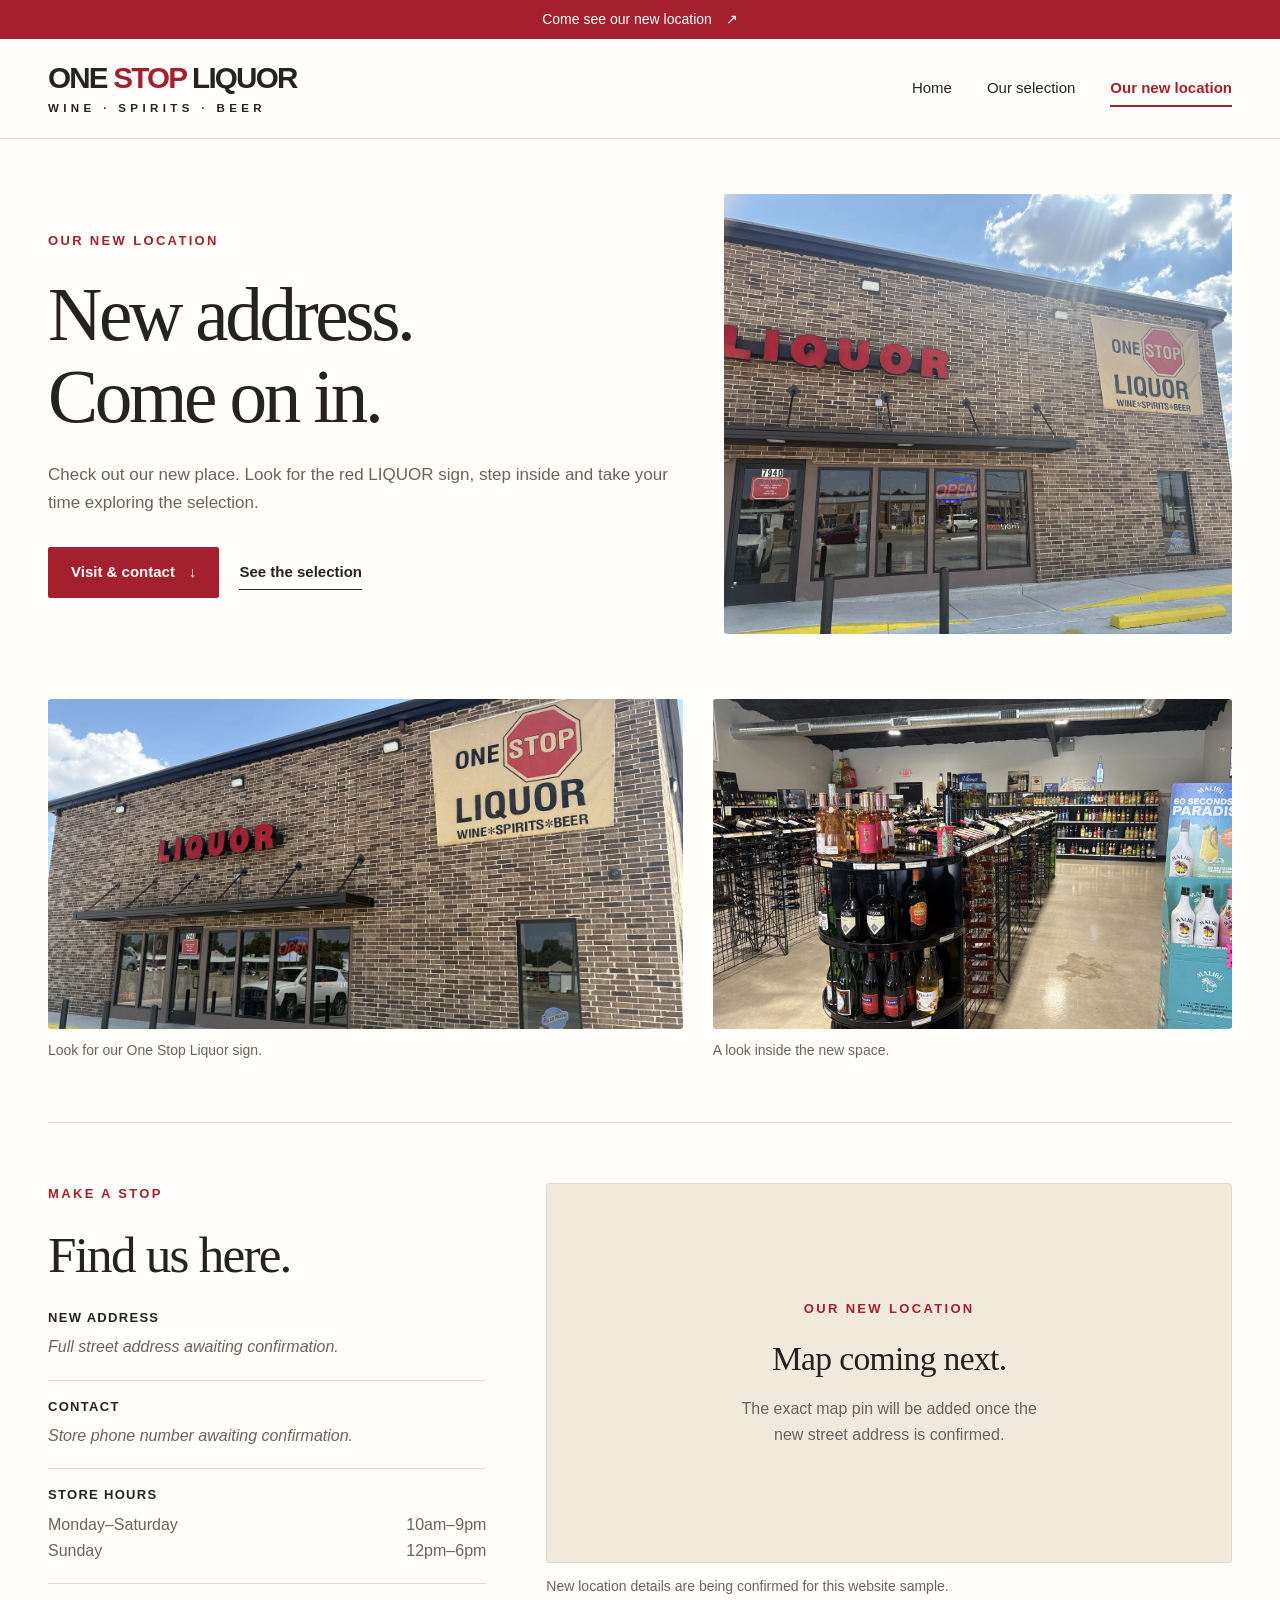
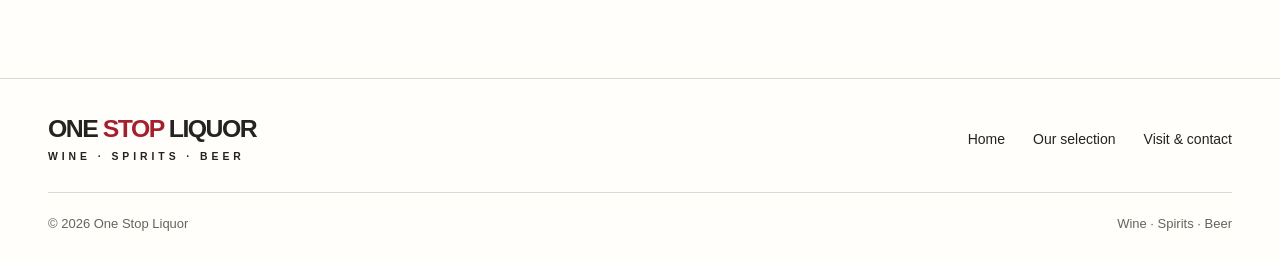
==== location.html @ 94f61e41 "Add three-page store website and all eight photos" ====
<!doctype html>
<html lang="en">
<head>
  <meta charset="utf-8">
  <meta name="viewport" content="width=device-width, initial-scale=1">
  <title>Our New Location | One Stop Liquor</title>
  <meta name="description" content="Check out the new One Stop Liquor location. See the storefront, take a look inside and plan your visit.">
  <meta name="theme-color" content="#a5202e">
  <link rel="stylesheet" href="styles.css">
  <script src="store-details.js" defer></script>
  <script src="script.js" defer></script>
</head>
<body>
  <a class="skip-link" href="#main">Skip to content</a>
  <div class="announcement"><a href="#visit-details">Come see our new location <span aria-hidden="true">↗</span></a></div>
  <header class="site-header"><div class="wrap header-inner"><a class="brand" href="index.html" aria-label="One Stop Liquor home"><span class="brand-main">ONE <span>STOP</span> LIQUOR</span><span class="brand-sub">WINE · SPIRITS · BEER</span></a><button class="menu-toggle" type="button" aria-expanded="false" aria-controls="main-nav" hidden>Menu</button><nav class="site-nav" id="main-nav" aria-label="Main navigation"><a href="index.html">Home</a><a href="selection.html">Our selection</a><a href="location.html" aria-current="page">Our new location</a></nav></div></header>
  <main id="main" class="wrap">
    <section class="location-hero" aria-labelledby="location-title"><div class="page-intro"><span class="eyebrow">Our new location</span><h1 id="location-title">New address.<br>Come on in.</h1><p>Check out our new place. Look for the red LIQUOR sign, step inside and take your time exploring the selection.</p><div class="actions"><a class="button" href="#visit-details">Visit &amp; contact <span aria-hidden="true">↓</span></a><a class="text-link" href="selection.html">See the selection</a></div></div><img src="images/storefront-entrance.webp" width="1536" height="1152" alt="The entrance to One Stop Liquor, with the number 7940 above the door" fetchpriority="high"></section>
    <div class="location-photos"><figure><img src="images/storefront-sign.webp" width="1536" height="1152" alt="The brick storefront and One Stop Liquor sign at the new location" loading="lazy" decoding="async"><figcaption>Look for our One Stop Liquor sign.</figcaption></figure><figure><img src="images/inside-the-store.webp" width="1536" height="1152" alt="A view of the wine racks and displays inside the new store" loading="lazy" decoding="async"><figcaption>A look inside the new space.</figcaption></figure></div>
    <section class="location-details" id="visit-details" aria-labelledby="details-title">
      <div><span class="eyebrow">Make a stop</span><h2 id="details-title">Find us here.</h2><div class="details-list">
        <div class="detail"><h3>New address</h3><address id="store-address"><span class="pending">Full street address awaiting confirmation.</span></address></div>
        <div class="detail"><h3>Contact</h3><p id="store-contact"><span class="pending">Store phone number awaiting confirmation.</span></p></div>
        <div class="detail"><h3>Store hours</h3><div class="hours-row"><span>Monday–Saturday</span><span>10am–9pm</span></div><div class="hours-row"><span>Sunday</span><span>12pm–6pm</span></div></div>
      </div><div class="contact-cta" id="directions-action" hidden></div></div>
      <div><div class="map-shell" id="store-map"><div class="map-pending"><span class="eyebrow">Our new location</span><h3>Map coming next.</h3><p>The exact map pin will be added once the new street address is confirmed.</p></div></div><p class="map-caption" id="map-caption">New location details are being confirmed for this website sample.</p></div>
    </section>
  </main>
  <footer class="footer"><div class="wrap"><div class="footer-top"><a class="brand" href="index.html" aria-label="One Stop Liquor home"><span class="brand-main">ONE <span>STOP</span> LIQUOR</span><span class="brand-sub">WINE · SPIRITS · BEER</span></a><nav class="footer-nav" aria-label="Footer navigation"><a href="index.html">Home</a><a href="selection.html">Our selection</a><a href="location.html">Visit &amp; contact</a></nav></div><div class="footer-bottom"><p>© <span data-year>2026</span> One Stop Liquor</p><p>Wine · Spirits · Beer</p></div></div></footer>
</body>
</html>
---- styles.css ----
:root{--ink:#252320;--muted:#68635d;--paper:#fffefa;--sand:#f1e9dc;--red:#a5202e;--red-dark:#771724;--line:#ded8ce;--display:Georgia,'Times New Roman',serif;--body:Arial,Helvetica,sans-serif;--max:1200px}
*{box-sizing:border-box}html{scroll-behavior:smooth;scroll-padding-top:110px}body{margin:0;background:var(--paper);color:var(--ink);font-family:var(--body);font-size:16px;line-height:1.65}img{max-width:100%;display:block}a{color:inherit;text-underline-offset:5px}button{font:inherit}button,a{-webkit-tap-highlight-color:transparent}a:focus-visible,button:focus-visible{outline:3px solid var(--red);outline-offset:5px}h1,h2,h3,p,figure{margin:0}h1,h2,h3{font-family:var(--display);font-weight:400;line-height:1.1}h1{font-size:clamp(3rem,6vw,5.2rem);letter-spacing:-.045em}h2{font-size:clamp(2.2rem,4vw,3.6rem);letter-spacing:-.035em}h3{font-size:1.9rem;letter-spacing:-.02em}.wrap{width:min(var(--max),calc(100% - 96px));margin-inline:auto}.skip-link{position:absolute;top:-100px;left:20px;z-index:50;padding:12px 20px;background:white}.skip-link:focus{top:10px}.announcement{background:var(--red);color:#fff;text-align:center;font-size:.875rem;padding:8px 20px}.announcement a{text-decoration:none}.announcement a:hover{text-decoration:underline}.announcement span{margin-left:10px}.site-header{background:var(--paper);border-bottom:1px solid var(--line);position:relative;z-index:10}.header-inner{min-height:99px;display:flex;align-items:center;justify-content:space-between;gap:25px}.brand{text-decoration:none;display:flex;flex-direction:column;line-height:1;flex-shrink:0}.brand-main{font-weight:800;font-size:1.85rem;letter-spacing:-.06em}.brand-main span{color:var(--red)}.brand-sub{font-size:.72rem;letter-spacing:.38em;margin-top:10px;font-weight:600}.site-nav{display:flex;align-items:center;gap:35px}.site-nav a{text-decoration:none;font-size:.9375rem;position:relative;padding:10px 0}.site-nav a[aria-current=page]{color:var(--red);font-weight:700}.site-nav a[aria-current=page]:after{content:'';height:2px;background:var(--red);position:absolute;bottom:4px;left:0;right:0}.site-nav a:hover{color:var(--red)}.menu-toggle{display:none;border:1px solid var(--line);border-radius:3px;background:transparent;min-height:44px;padding:8px 14px}.eyebrow{text-transform:uppercase;color:var(--red);font-size:.8125rem;font-weight:700;letter-spacing:.18em;display:block;margin-bottom:22px}.hero{display:grid;grid-template-columns:.94fr 1.06fr;min-height:620px;padding-top:52px;padding-bottom:58px;gap:64px;align-items:center}.hero-copy{padding-block:20px}.hero h1 em{color:var(--red);font-weight:400}.hero p{max-width:440px;margin-top:25px;font-size:1.0625rem;color:var(--muted)}.actions{display:flex;align-items:center;flex-wrap:wrap;gap:20px;margin-top:30px}.button{display:inline-flex;align-items:center;justify-content:center;gap:14px;min-height:49px;text-decoration:none;background:var(--red);border:1px solid var(--red);color:white;padding:12px 22px;font-size:.9375rem;font-weight:700;border-radius:2px;transition:background .2s,transform .2s}.button:hover{background:var(--red-dark);transform:translateY(-2px)}.button-light{background:var(--paper);border-color:var(--paper);color:var(--ink)}.button-light:hover{background:var(--sand)}.text-link{display:inline-flex;gap:12px;align-items:center;font-size:.9375rem;font-weight:700;text-decoration:none;border-bottom:1px solid currentColor;padding-block:5px}.hero-image{position:relative;padding-bottom:30px}.hero-image img{width:100%;height:495px;object-fit:cover;object-position:62% 52%;border-radius:3px}.image-note{position:absolute;bottom:0;left:-25px;background:var(--sand);border:1px solid #e1d5c2;padding:20px 27px;min-width:240px}.image-note strong{font-family:var(--display);font-size:1.6rem;font-weight:400;display:block;line-height:1.1}.image-note span{display:block;font-size:.875rem;margin-top:5px;color:var(--muted)}.category-band{border-block:1px solid var(--line);background:var(--sand)}.category-band .wrap{display:flex;align-items:center;justify-content:space-between;padding-block:24px;gap:25px}.category-band span{font-family:var(--display);font-size:1.5rem}.category-band i{width:5px;height:5px;background:var(--red);transform:rotate(45deg);flex-shrink:0}.section{padding-block:85px}.section-head{display:flex;justify-content:space-between;gap:35px;align-items:end;margin-bottom:36px}.section-head p{max-width:420px;color:var(--muted);margin-top:18px}.selection-preview{display:grid;grid-template-columns:repeat(3,1fr);gap:28px}.selection-card{text-decoration:none}.selection-card .photo{overflow:hidden;border-radius:3px}.selection-card img{width:100%;height:285px;object-fit:cover;transition:transform .4s}.selection-card:hover img{transform:scale(1.035)}.selection-card:nth-child(3) img{object-position:center 59%}.selection-card h3{margin-top:20px}.selection-card p{color:var(--muted);font-size:.9375rem;margin-top:9px}.visit-banner{background:var(--red);color:white;padding:48px;display:flex;align-items:center;justify-content:space-between;gap:36px}.visit-banner h2{font-size:clamp(2rem,4vw,3rem)}.visit-banner p{margin-top:13px;color:#f7e3e3;max-width:570px}.visit-banner .eyebrow{color:#f1c3bb;margin-bottom:13px}.footer{border-top:1px solid var(--line);margin-top:80px;padding:38px 0 25px}.footer-top{display:flex;justify-content:space-between;align-items:center;gap:25px}.footer-nav{display:flex;gap:28px;font-size:.875rem;flex-wrap:wrap}.footer-nav a{text-decoration:none}.footer-nav a:hover{text-decoration:underline}.footer-bottom{margin-top:30px;padding-top:20px;border-top:1px solid var(--line);display:flex;justify-content:space-between;gap:20px;color:var(--muted);font-size:.8125rem}.page-intro{padding-top:65px;padding-bottom:45px;max-width:800px}.page-intro h1{font-size:clamp(3rem,6vw,4.7rem)}.page-intro p{font-size:1.0625rem;color:var(--muted);margin-top:22px;max-width:650px}.gallery-main{display:grid;grid-template-columns:1.1fr .9fr;gap:52px;align-items:center;margin-bottom:65px}.gallery-main img{width:100%;height:425px;object-fit:cover;border-radius:3px}.gallery-main p{margin-top:20px;color:var(--muted);max-width:420px}.gallery-main .eyebrow{margin-bottom:17px}.gallery-grid{display:grid;grid-template-columns:1fr 1fr;gap:45px 30px}.gallery-item img{width:100%;height:350px;object-fit:cover;border-radius:3px}.gallery-item.portrait img{object-position:50% 61%}.gallery-item h3{margin-top:22px}.gallery-item p{margin-top:10px;color:var(--muted);max-width:480px}.gallery-item .caption-label{font-size:.75rem;letter-spacing:.14em;color:var(--red);font-weight:700;text-transform:uppercase;display:block;margin-top:18px;margin-bottom:-10px}.availability{border-top:1px solid var(--line);margin-top:48px;padding-top:21px;font-size:.875rem;color:var(--muted)}.location-hero{display:grid;grid-template-columns:1.1fr .9fr;gap:55px;align-items:center;padding-block:55px}.location-hero .page-intro{padding:0}.location-hero img{width:100%;height:440px;object-fit:cover;object-position:45% 55%;border-radius:3px}.location-photos{display:grid;grid-template-columns:1.1fr .9fr;gap:30px;padding-top:10px}.location-photos img{width:100%;height:330px;object-fit:cover;border-radius:3px}.location-photos figcaption{font-size:.875rem;color:var(--muted);margin-top:10px}.location-details{display:grid;grid-template-columns:.78fr 1.22fr;gap:60px;border-top:1px solid var(--line);margin-top:60px;padding-top:60px}.details-list{margin-top:28px}.detail{border-bottom:1px solid var(--line);padding:19px 0}.detail:first-child{padding-top:0}.detail h3{font-family:var(--body);font-size:.8125rem;font-weight:700;letter-spacing:.1em;text-transform:uppercase;margin-bottom:9px}.detail p,.detail address{font-style:normal;color:var(--muted)}.hours-row{display:flex;justify-content:space-between;gap:18px;color:var(--muted)}.map-shell{min-height:380px;position:relative;background:var(--sand);border:1px solid var(--line);border-radius:3px;overflow:hidden;display:grid;place-items:center}.map-shell iframe{width:100%;height:100%;min-height:430px;border:0;display:block}.map-pending{max-width:370px;text-align:center;padding:35px}.map-pending h3{font-size:2.1rem}.map-pending p{color:var(--muted);margin-top:18px}.pending{font-style:italic;color:var(--muted)}.map-caption{font-size:.875rem;color:var(--muted);margin-top:12px}.contact-cta{margin-top:30px}.footer .brand-main{font-size:1.55rem}.footer .brand-sub{font-size:.65rem}
[hidden]{display:none!important}
@media(min-width:1500px){.hero{min-height:690px}.hero-image img{height:530px}}
@media(max-width:1050px){.wrap{width:calc(100% - 64px)}.hero{gap:35px;min-height:560px}.hero-image img{height:450px}.image-note{left:-12px}.site-nav{gap:24px}.selection-card img{height:230px}.location-hero{gap:32px}.location-details{gap:35px}.gallery-main{gap:35px}}
@media(max-width:760px){.wrap{width:calc(100% - 40px)}.announcement{font-size:.8125rem}.header-inner{min-height:86px;flex-wrap:wrap;gap:0}.brand-main{font-size:1.65rem}.brand-sub{font-size:.65rem}.menu-toggle{display:block}.site-nav{width:100%;flex-direction:column;align-items:stretch;gap:0;padding-block:12px 18px}.js .site-nav{display:none}.js .site-nav.is-open{display:flex}.site-nav a{padding:12px 0}.site-nav a[aria-current=page]:after{right:auto;width:35px;bottom:7px}.hero{grid-template-columns:1fr;padding-top:38px;padding-bottom:40px;gap:24px}.hero-copy{padding:0}.hero h1{font-size:clamp(3.3rem,12vw,4.7rem);max-width:600px}.hero p{max-width:540px;margin-top:22px}.hero-image{padding-bottom:20px;margin-top:8px}.hero-image img{height:380px;object-position:50% 58%}.image-note{left:14px;padding:16px 23px;min-width:220px}.category-band .wrap{gap:12px;padding-block:19px;flex-wrap:wrap;justify-content:center}.category-band span{font-size:1.22rem}.category-band i{width:4px;height:4px}.section{padding-block:56px}.section-head{align-items:start;flex-direction:column;gap:20px;margin-bottom:27px}.section-head .eyebrow{margin-bottom:15px}.selection-preview{grid-template-columns:1fr;gap:32px}.selection-card img{height:auto;aspect-ratio:1.5}.selection-card h3{margin-top:17px}.selection-card:nth-child(3) img{object-position:center 60%}.visit-banner{padding:30px 25px;flex-direction:column;align-items:flex-start;gap:25px}.visit-banner .button{width:auto}.footer{margin-top:55px;padding-top:30px}.footer-top{align-items:flex-start;flex-direction:column;gap:26px}.footer-nav{gap:24px}.footer-bottom{flex-direction:column;gap:6px}.page-intro{padding-top:42px;padding-bottom:34px}.gallery-main{grid-template-columns:1fr;gap:28px;margin-bottom:43px}.gallery-main img{height:auto;aspect-ratio:1.35}.gallery-main p{max-width:none;margin-top:15px}.gallery-grid{grid-template-columns:1fr;gap:35px}.gallery-item img{height:auto;aspect-ratio:1.4}.gallery-item h3{margin-top:18px}.location-hero{grid-template-columns:1fr;gap:32px;padding-block:42px 32px}.location-hero img{height:auto;aspect-ratio:1.3}.location-photos{grid-template-columns:1fr;gap:25px}.location-photos img{height:auto;aspect-ratio:1.55}.location-details{grid-template-columns:1fr;gap:35px;margin-top:45px;padding-top:43px}.map-shell{min-height:330px}.map-shell iframe{min-height:350px}.hours-row{font-size:.9375rem}}
@media(max-width:380px){.wrap{width:calc(100% - 32px)}.hero h1{font-size:3rem}.actions{gap:15px}.hero-image img{height:315px}.category-band span{font-size:1.05rem}.footer-nav{gap:17px}.image-note strong{font-size:1.4rem}}
@media(prefers-reduced-motion:reduce){html{scroll-behavior:auto}*,*:before,*:after{transition:none!important;animation:none!important}.button:hover{transform:none}}
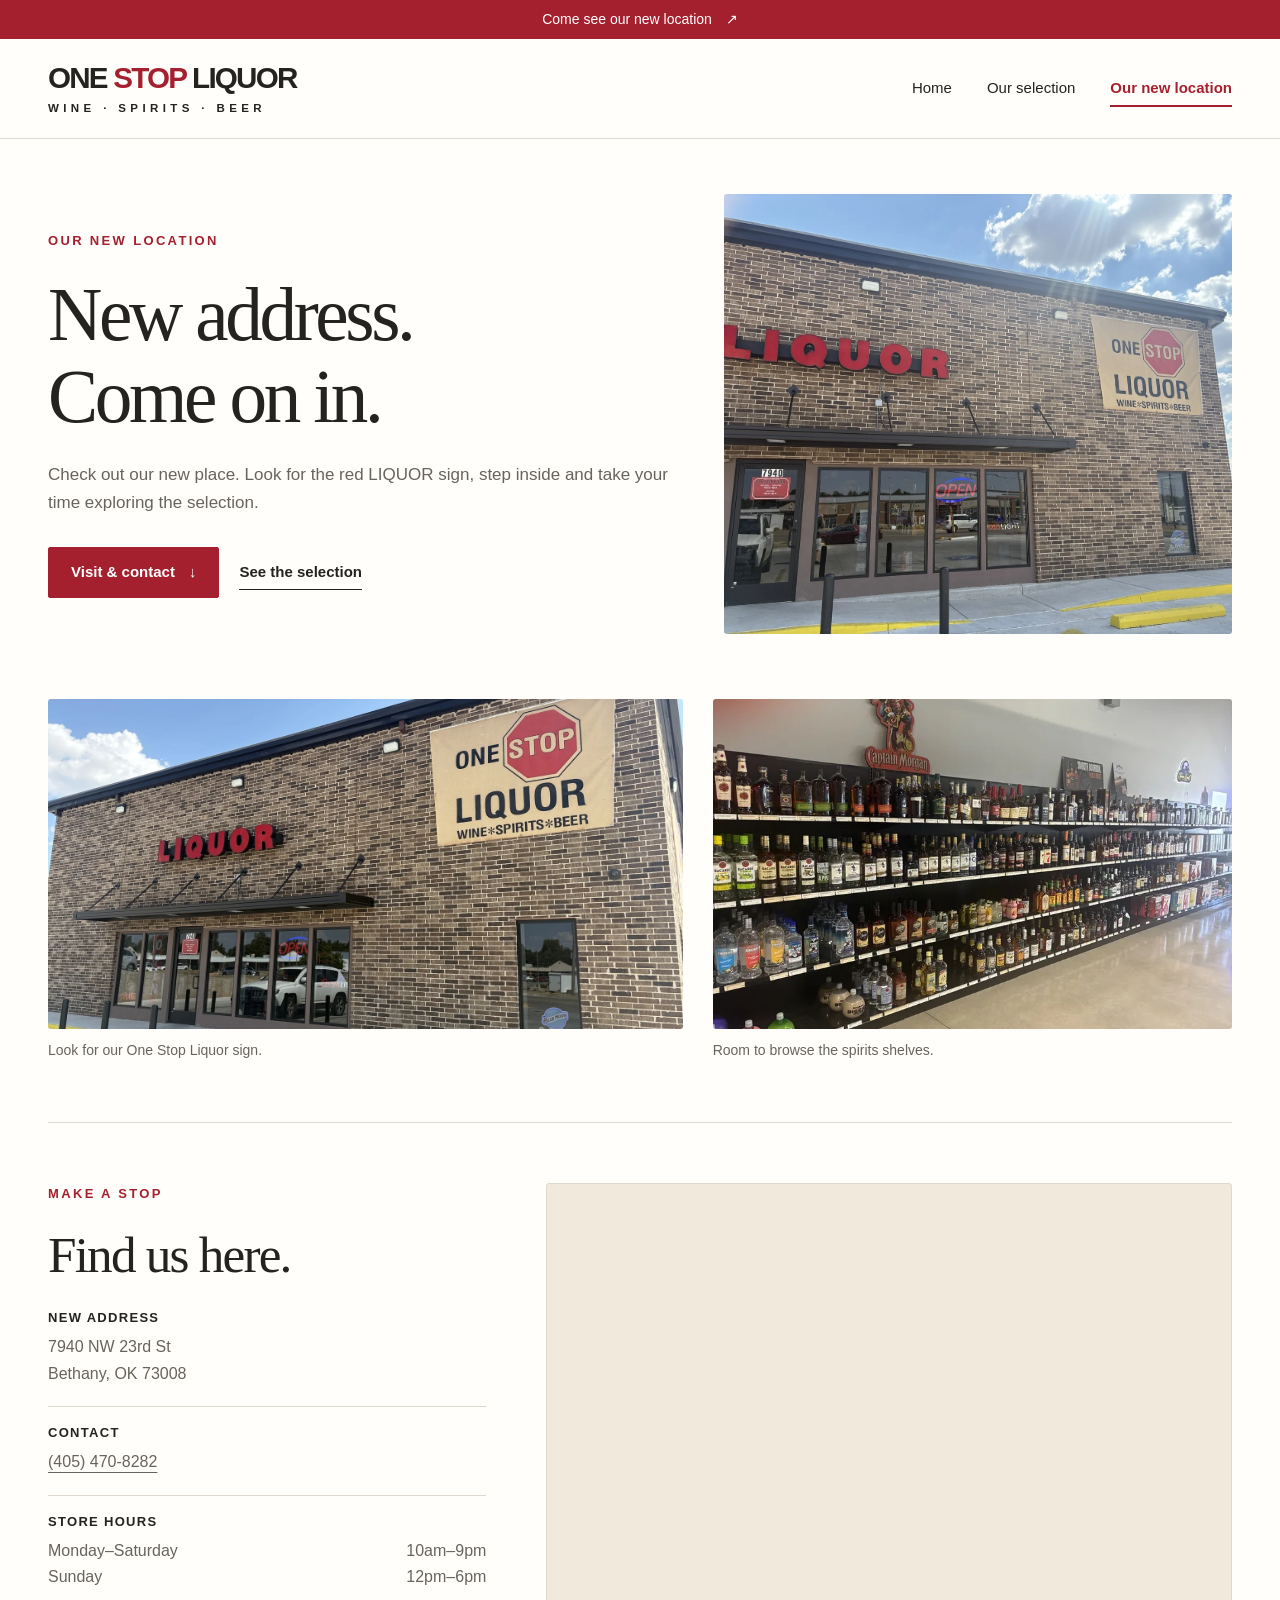
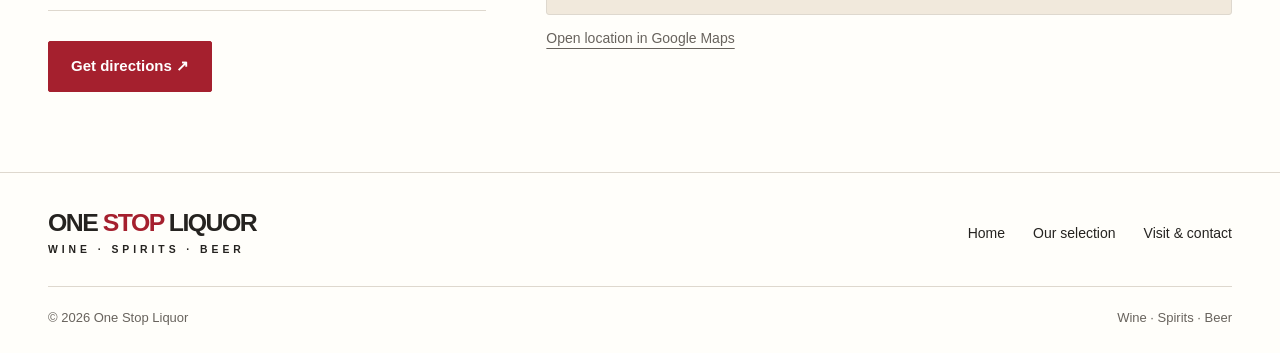
==== commit ff214eaf: "Add ten store photos and expand the selection gallery Use optimized WebP photos and responsive image" ====
--- a/location.html
+++ b/location.html
@@ -16,14 +16,14 @@
   <header class="site-header"><div class="wrap header-inner"><a class="brand" href="index.html" aria-label="One Stop Liquor home"><span class="brand-main">ONE <span>STOP</span> LIQUOR</span><span class="brand-sub">WINE · SPIRITS · BEER</span></a><button class="menu-toggle" type="button" aria-expanded="false" aria-controls="main-nav" hidden>Menu</button><nav class="site-nav" id="main-nav" aria-label="Main navigation"><a href="index.html">Home</a><a href="selection.html">Our selection</a><a href="location.html" aria-current="page">Our new location</a></nav></div></header>
   <main id="main" class="wrap">
     <section class="location-hero" aria-labelledby="location-title"><div class="page-intro"><span class="eyebrow">Our new location</span><h1 id="location-title">New address.<br>Come on in.</h1><p>Check out our new place. Look for the red LIQUOR sign, step inside and take your time exploring the selection.</p><div class="actions"><a class="button" href="#visit-details">Visit &amp; contact <span aria-hidden="true">↓</span></a><a class="text-link" href="selection.html">See the selection</a></div></div><img src="images/storefront-entrance.webp" width="1536" height="1152" alt="The entrance to One Stop Liquor, with the number 7940 above the door" fetchpriority="high"></section>
-    <div class="location-photos"><figure><img src="images/storefront-sign.webp" width="1536" height="1152" alt="The brick storefront and One Stop Liquor sign at the new location" loading="lazy" decoding="async"><figcaption>Look for our One Stop Liquor sign.</figcaption></figure><figure><img src="images/inside-the-store.webp" width="1536" height="1152" alt="A view of the wine racks and displays inside the new store" loading="lazy" decoding="async"><figcaption>A look inside the new space.</figcaption></figure></div>
+    <div class="location-photos"><figure><img src="images/storefront-sign.webp" width="1536" height="1152" alt="The brick storefront and One Stop Liquor sign at the new location" loading="lazy" decoding="async"><figcaption>Look for our One Stop Liquor sign.</figcaption></figure><figure><img src="images/rum-and-whiskey-aisle.webp" srcset="images/rum-and-whiskey-aisle-768.webp 768w, images/rum-and-whiskey-aisle.webp 1536w" sizes="(max-width: 760px) calc(100vw - 40px), 560px" width="1536" height="1152" alt="A wide view of the rum and whiskey shelves inside One Stop Liquor’s new location" loading="lazy" decoding="async"><figcaption>Room to browse the spirits shelves.</figcaption></figure></div>
     <section class="location-details" id="visit-details" aria-labelledby="details-title">
       <div><span class="eyebrow">Make a stop</span><h2 id="details-title">Find us here.</h2><div class="details-list">
-        <div class="detail"><h3>New address</h3><address id="store-address"><span class="pending">Full street address awaiting confirmation.</span></address></div>
-        <div class="detail"><h3>Contact</h3><p id="store-contact"><span class="pending">Store phone number awaiting confirmation.</span></p></div>
+        <div class="detail"><h3>New address</h3><address id="store-address">7940 NW 23rd St<br>Bethany, OK 73008</address></div>
+        <div class="detail"><h3>Contact</h3><p id="store-contact"><a href="tel:+14054708282">(405) 470-8282</a></p></div>
         <div class="detail"><h3>Store hours</h3><div class="hours-row"><span>Monday–Saturday</span><span>10am–9pm</span></div><div class="hours-row"><span>Sunday</span><span>12pm–6pm</span></div></div>
-      </div><div class="contact-cta" id="directions-action" hidden></div></div>
-      <div><div class="map-shell" id="store-map"><div class="map-pending"><span class="eyebrow">Our new location</span><h3>Map coming next.</h3><p>The exact map pin will be added once the new street address is confirmed.</p></div></div><p class="map-caption" id="map-caption">New location details are being confirmed for this website sample.</p></div>
+      </div><div class="contact-cta" id="directions-action"><a class="button" href="https://www.google.com/maps/dir/?api=1&amp;destination=7940%20NW%2023rd%20St%2C%20Bethany%2C%20OK%2073008" target="_blank" rel="noopener noreferrer">Get directions ↗</a></div></div>
+      <div><div class="map-shell" id="store-map"><iframe title="Map showing the new One Stop Liquor location" loading="lazy" referrerpolicy="no-referrer-when-downgrade" src="https://maps.google.com/maps?q=7940%20NW%2023rd%20St%2C%20Bethany%2C%20OK%2073008&amp;output=embed"></iframe></div><p class="map-caption" id="map-caption"><a href="https://www.google.com/maps/search/?api=1&amp;query=7940%20NW%2023rd%20St%2C%20Bethany%2C%20OK%2073008" target="_blank" rel="noopener noreferrer">Open location in Google Maps</a></p></div>
     </section>
   </main>
   <footer class="footer"><div class="wrap"><div class="footer-top"><a class="brand" href="index.html" aria-label="One Stop Liquor home"><span class="brand-main">ONE <span>STOP</span> LIQUOR</span><span class="brand-sub">WINE · SPIRITS · BEER</span></a><nav class="footer-nav" aria-label="Footer navigation"><a href="index.html">Home</a><a href="selection.html">Our selection</a><a href="location.html">Visit &amp; contact</a></nav></div><div class="footer-bottom"><p>© <span data-year>2026</span> One Stop Liquor</p><p>Wine · Spirits · Beer</p></div></div></footer>
--- a/styles.css
+++ b/styles.css
@@ -1,6 +1,13 @@
 :root{--ink:#252320;--muted:#68635d;--paper:#fffefa;--sand:#f1e9dc;--red:#a5202e;--red-dark:#771724;--line:#ded8ce;--display:Georgia,'Times New Roman',serif;--body:Arial,Helvetica,sans-serif;--max:1200px}
 *{box-sizing:border-box}html{scroll-behavior:smooth;scroll-padding-top:110px}body{margin:0;background:var(--paper);color:var(--ink);font-family:var(--body);font-size:16px;line-height:1.65}img{max-width:100%;display:block}a{color:inherit;text-underline-offset:5px}button{font:inherit}button,a{-webkit-tap-highlight-color:transparent}a:focus-visible,button:focus-visible{outline:3px solid var(--red);outline-offset:5px}h1,h2,h3,p,figure{margin:0}h1,h2,h3{font-family:var(--display);font-weight:400;line-height:1.1}h1{font-size:clamp(3rem,6vw,5.2rem);letter-spacing:-.045em}h2{font-size:clamp(2.2rem,4vw,3.6rem);letter-spacing:-.035em}h3{font-size:1.9rem;letter-spacing:-.02em}.wrap{width:min(var(--max),calc(100% - 96px));margin-inline:auto}.skip-link{position:absolute;top:-100px;left:20px;z-index:50;padding:12px 20px;background:white}.skip-link:focus{top:10px}.announcement{background:var(--red);color:#fff;text-align:center;font-size:.875rem;padding:8px 20px}.announcement a{text-decoration:none}.announcement a:hover{text-decoration:underline}.announcement span{margin-left:10px}.site-header{background:var(--paper);border-bottom:1px solid var(--line);position:relative;z-index:10}.header-inner{min-height:99px;display:flex;align-items:center;justify-content:space-between;gap:25px}.brand{text-decoration:none;display:flex;flex-direction:column;line-height:1;flex-shrink:0}.brand-main{font-weight:800;font-size:1.85rem;letter-spacing:-.06em}.brand-main span{color:var(--red)}.brand-sub{font-size:.72rem;letter-spacing:.38em;margin-top:10px;font-weight:600}.site-nav{display:flex;align-items:center;gap:35px}.site-nav a{text-decoration:none;font-size:.9375rem;position:relative;padding:10px 0}.site-nav a[aria-current=page]{color:var(--red);font-weight:700}.site-nav a[aria-current=page]:after{content:'';height:2px;background:var(--red);position:absolute;bottom:4px;left:0;right:0}.site-nav a:hover{color:var(--red)}.menu-toggle{display:none;border:1px solid var(--line);border-radius:3px;background:transparent;min-height:44px;padding:8px 14px}.eyebrow{text-transform:uppercase;color:var(--red);font-size:.8125rem;font-weight:700;letter-spacing:.18em;display:block;margin-bottom:22px}.hero{display:grid;grid-template-columns:.94fr 1.06fr;min-height:620px;padding-top:52px;padding-bottom:58px;gap:64px;align-items:center}.hero-copy{padding-block:20px}.hero h1 em{color:var(--red);font-weight:400}.hero p{max-width:440px;margin-top:25px;font-size:1.0625rem;color:var(--muted)}.actions{display:flex;align-items:center;flex-wrap:wrap;gap:20px;margin-top:30px}.button{display:inline-flex;align-items:center;justify-content:center;gap:14px;min-height:49px;text-decoration:none;background:var(--red);border:1px solid var(--red);color:white;padding:12px 22px;font-size:.9375rem;font-weight:700;border-radius:2px;transition:background .2s,transform .2s}.button:hover{background:var(--red-dark);transform:translateY(-2px)}.button-light{background:var(--paper);border-color:var(--paper);color:var(--ink)}.button-light:hover{background:var(--sand)}.text-link{display:inline-flex;gap:12px;align-items:center;font-size:.9375rem;font-weight:700;text-decoration:none;border-bottom:1px solid currentColor;padding-block:5px}.hero-image{position:relative;padding-bottom:30px}.hero-image img{width:100%;height:495px;object-fit:cover;object-position:62% 52%;border-radius:3px}.image-note{position:absolute;bottom:0;left:-25px;background:var(--sand);border:1px solid #e1d5c2;padding:20px 27px;min-width:240px}.image-note strong{font-family:var(--display);font-size:1.6rem;font-weight:400;display:block;line-height:1.1}.image-note span{display:block;font-size:.875rem;margin-top:5px;color:var(--muted)}.category-band{border-block:1px solid var(--line);background:var(--sand)}.category-band .wrap{display:flex;align-items:center;justify-content:space-between;padding-block:24px;gap:25px}.category-band span{font-family:var(--display);font-size:1.5rem}.category-band i{width:5px;height:5px;background:var(--red);transform:rotate(45deg);flex-shrink:0}.section{padding-block:85px}.section-head{display:flex;justify-content:space-between;gap:35px;align-items:end;margin-bottom:36px}.section-head p{max-width:420px;color:var(--muted);margin-top:18px}.selection-preview{display:grid;grid-template-columns:repeat(3,1fr);gap:28px}.selection-card{text-decoration:none}.selection-card .photo{overflow:hidden;border-radius:3px}.selection-card img{width:100%;height:285px;object-fit:cover;transition:transform .4s}.selection-card:hover img{transform:scale(1.035)}.selection-card:nth-child(3) img{object-position:center 59%}.selection-card h3{margin-top:20px}.selection-card p{color:var(--muted);font-size:.9375rem;margin-top:9px}.visit-banner{background:var(--red);color:white;padding:48px;display:flex;align-items:center;justify-content:space-between;gap:36px}.visit-banner h2{font-size:clamp(2rem,4vw,3rem)}.visit-banner p{margin-top:13px;color:#f7e3e3;max-width:570px}.visit-banner .eyebrow{color:#f1c3bb;margin-bottom:13px}.footer{border-top:1px solid var(--line);margin-top:80px;padding:38px 0 25px}.footer-top{display:flex;justify-content:space-between;align-items:center;gap:25px}.footer-nav{display:flex;gap:28px;font-size:.875rem;flex-wrap:wrap}.footer-nav a{text-decoration:none}.footer-nav a:hover{text-decoration:underline}.footer-bottom{margin-top:30px;padding-top:20px;border-top:1px solid var(--line);display:flex;justify-content:space-between;gap:20px;color:var(--muted);font-size:.8125rem}.page-intro{padding-top:65px;padding-bottom:45px;max-width:800px}.page-intro h1{font-size:clamp(3rem,6vw,4.7rem)}.page-intro p{font-size:1.0625rem;color:var(--muted);margin-top:22px;max-width:650px}.gallery-main{display:grid;grid-template-columns:1.1fr .9fr;gap:52px;align-items:center;margin-bottom:65px}.gallery-main img{width:100%;height:425px;object-fit:cover;border-radius:3px}.gallery-main p{margin-top:20px;color:var(--muted);max-width:420px}.gallery-main .eyebrow{margin-bottom:17px}.gallery-grid{display:grid;grid-template-columns:1fr 1fr;gap:45px 30px}.gallery-item img{width:100%;height:350px;object-fit:cover;border-radius:3px}.gallery-item.portrait img{object-position:50% 61%}.gallery-item h3{margin-top:22px}.gallery-item p{margin-top:10px;color:var(--muted);max-width:480px}.gallery-item .caption-label{font-size:.75rem;letter-spacing:.14em;color:var(--red);font-weight:700;text-transform:uppercase;display:block;margin-top:18px;margin-bottom:-10px}.availability{border-top:1px solid var(--line);margin-top:48px;padding-top:21px;font-size:.875rem;color:var(--muted)}.location-hero{display:grid;grid-template-columns:1.1fr .9fr;gap:55px;align-items:center;padding-block:55px}.location-hero .page-intro{padding:0}.location-hero img{width:100%;height:440px;object-fit:cover;object-position:45% 55%;border-radius:3px}.location-photos{display:grid;grid-template-columns:1.1fr .9fr;gap:30px;padding-top:10px}.location-photos img{width:100%;height:330px;object-fit:cover;border-radius:3px}.location-photos figcaption{font-size:.875rem;color:var(--muted);margin-top:10px}.location-details{display:grid;grid-template-columns:.78fr 1.22fr;gap:60px;border-top:1px solid var(--line);margin-top:60px;padding-top:60px}.details-list{margin-top:28px}.detail{border-bottom:1px solid var(--line);padding:19px 0}.detail:first-child{padding-top:0}.detail h3{font-family:var(--body);font-size:.8125rem;font-weight:700;letter-spacing:.1em;text-transform:uppercase;margin-bottom:9px}.detail p,.detail address{font-style:normal;color:var(--muted)}.hours-row{display:flex;justify-content:space-between;gap:18px;color:var(--muted)}.map-shell{min-height:380px;position:relative;background:var(--sand);border:1px solid var(--line);border-radius:3px;overflow:hidden;display:grid;place-items:center}.map-shell iframe{width:100%;height:100%;min-height:430px;border:0;display:block}.map-pending{max-width:370px;text-align:center;padding:35px}.map-pending h3{font-size:2.1rem}.map-pending p{color:var(--muted);margin-top:18px}.pending{font-style:italic;color:var(--muted)}.map-caption{font-size:.875rem;color:var(--muted);margin-top:12px}.contact-cta{margin-top:30px}.footer .brand-main{font-size:1.55rem}.footer .brand-sub{font-size:.65rem}
+/* Keep the larger selection gallery readable, with full landscape photos. */
+.selection-gallery{grid-template-columns:repeat(3,minmax(0,1fr));gap:40px 28px}
+.selection-gallery .gallery-item{min-width:0}
+.selection-gallery .gallery-item img{height:auto;aspect-ratio:4/3}
+.selection-gallery .gallery-item h3{font-size:1.7rem}
+.selection-gallery .gallery-item .caption-label{font-size:.875rem;letter-spacing:.08em}
 [hidden]{display:none!important}
+@media(max-width:1050px) and (min-width:761px){.selection-gallery{grid-template-columns:repeat(2,minmax(0,1fr))}}
 @media(min-width:1500px){.hero{min-height:690px}.hero-image img{height:530px}}
 @media(max-width:1050px){.wrap{width:calc(100% - 64px)}.hero{gap:35px;min-height:560px}.hero-image img{height:450px}.image-note{left:-12px}.site-nav{gap:24px}.selection-card img{height:230px}.location-hero{gap:32px}.location-details{gap:35px}.gallery-main{gap:35px}}
 @media(max-width:760px){.wrap{width:calc(100% - 40px)}.announcement{font-size:.8125rem}.header-inner{min-height:86px;flex-wrap:wrap;gap:0}.brand-main{font-size:1.65rem}.brand-sub{font-size:.65rem}.menu-toggle{display:block}.site-nav{width:100%;flex-direction:column;align-items:stretch;gap:0;padding-block:12px 18px}.js .site-nav{display:none}.js .site-nav.is-open{display:flex}.site-nav a{padding:12px 0}.site-nav a[aria-current=page]:after{right:auto;width:35px;bottom:7px}.hero{grid-template-columns:1fr;padding-top:38px;padding-bottom:40px;gap:24px}.hero-copy{padding:0}.hero h1{font-size:clamp(3.3rem,12vw,4.7rem);max-width:600px}.hero p{max-width:540px;margin-top:22px}.hero-image{padding-bottom:20px;margin-top:8px}.hero-image img{height:380px;object-position:50% 58%}.image-note{left:14px;padding:16px 23px;min-width:220px}.category-band .wrap{gap:12px;padding-block:19px;flex-wrap:wrap;justify-content:center}.category-band span{font-size:1.22rem}.category-band i{width:4px;height:4px}.section{padding-block:56px}.section-head{align-items:start;flex-direction:column;gap:20px;margin-bottom:27px}.section-head .eyebrow{margin-bottom:15px}.selection-preview{grid-template-columns:1fr;gap:32px}.selection-card img{height:auto;aspect-ratio:1.5}.selection-card h3{margin-top:17px}.selection-card:nth-child(3) img{object-position:center 60%}.visit-banner{padding:30px 25px;flex-direction:column;align-items:flex-start;gap:25px}.visit-banner .button{width:auto}.footer{margin-top:55px;padding-top:30px}.footer-top{align-items:flex-start;flex-direction:column;gap:26px}.footer-nav{gap:24px}.footer-bottom{flex-direction:column;gap:6px}.page-intro{padding-top:42px;padding-bottom:34px}.gallery-main{grid-template-columns:1fr;gap:28px;margin-bottom:43px}.gallery-main img{height:auto;aspect-ratio:1.35}.gallery-main p{max-width:none;margin-top:15px}.gallery-grid{grid-template-columns:1fr;gap:35px}.gallery-item img{height:auto;aspect-ratio:1.4}.gallery-item h3{margin-top:18px}.location-hero{grid-template-columns:1fr;gap:32px;padding-block:42px 32px}.location-hero img{height:auto;aspect-ratio:1.3}.location-photos{grid-template-columns:1fr;gap:25px}.location-photos img{height:auto;aspect-ratio:1.55}.location-details{grid-template-columns:1fr;gap:35px;margin-top:45px;padding-top:43px}.map-shell{min-height:330px}.map-shell iframe{min-height:350px}.hours-row{font-size:.9375rem}}
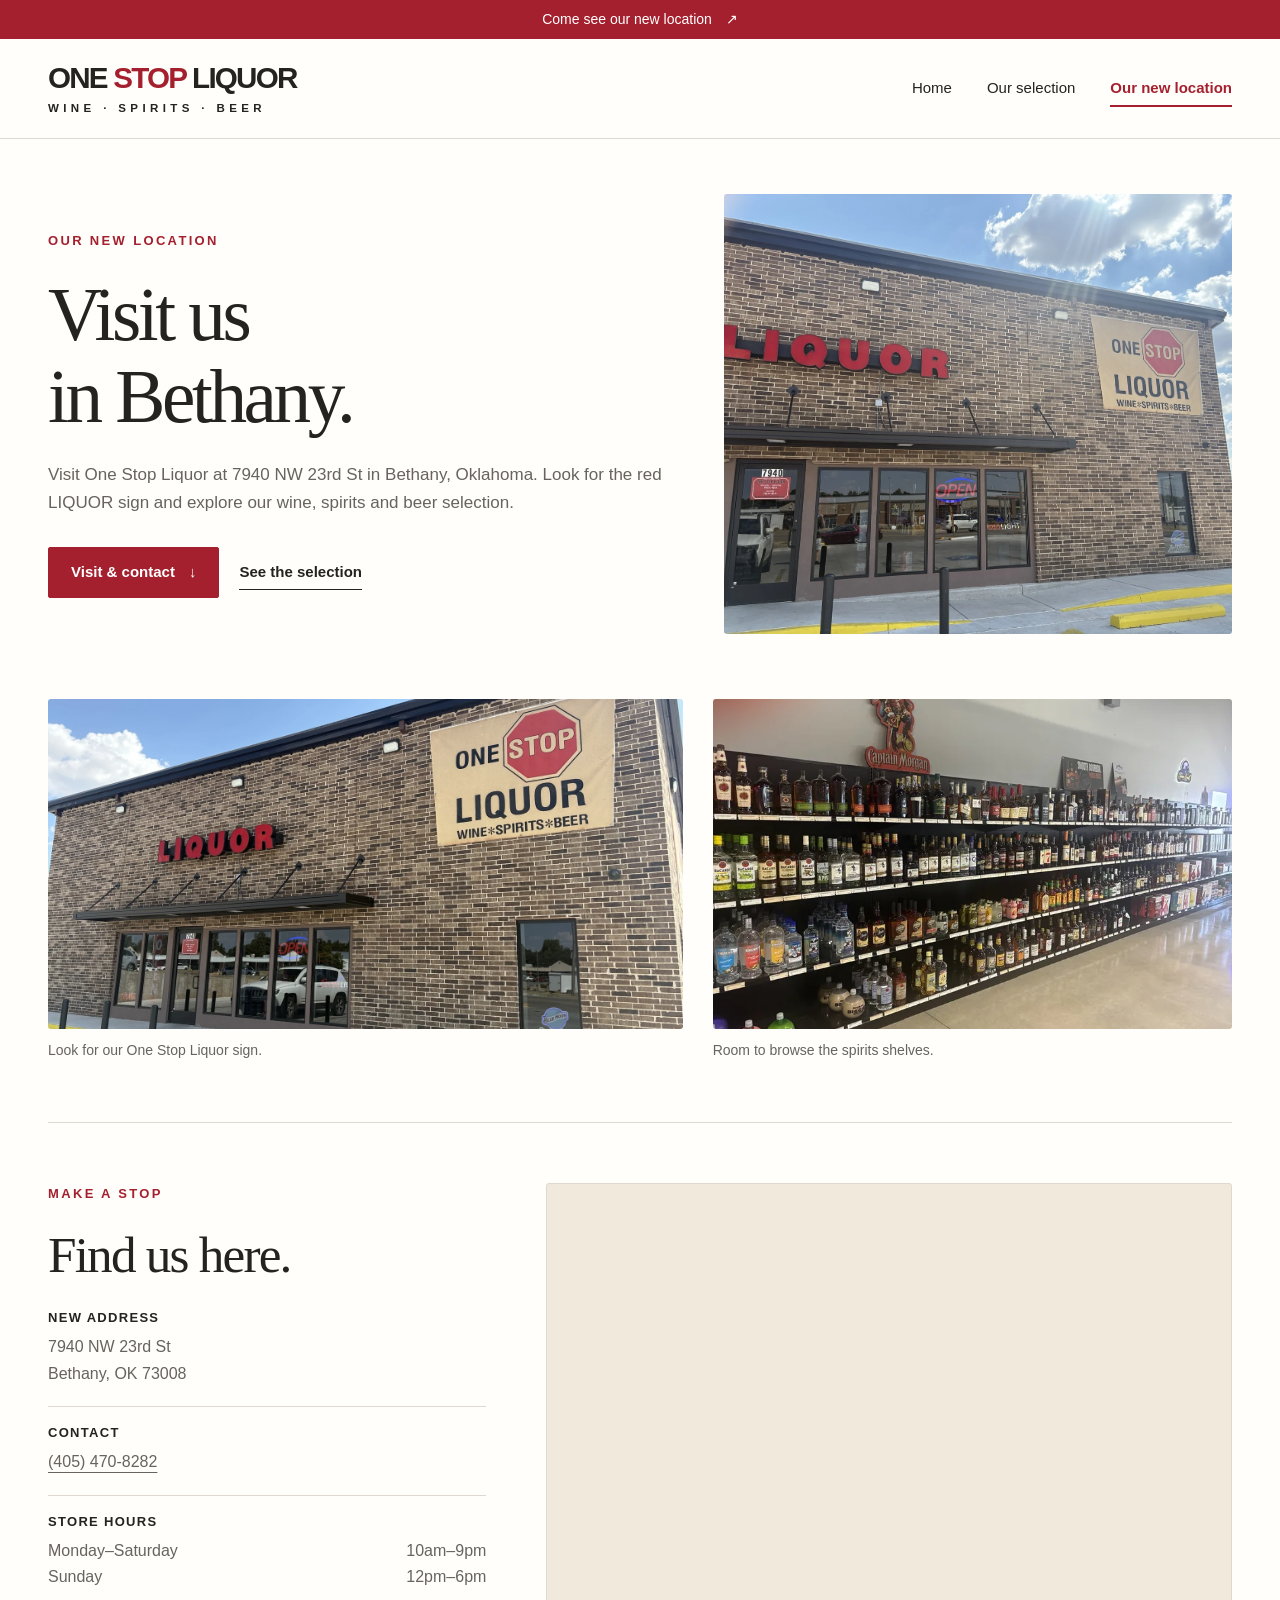
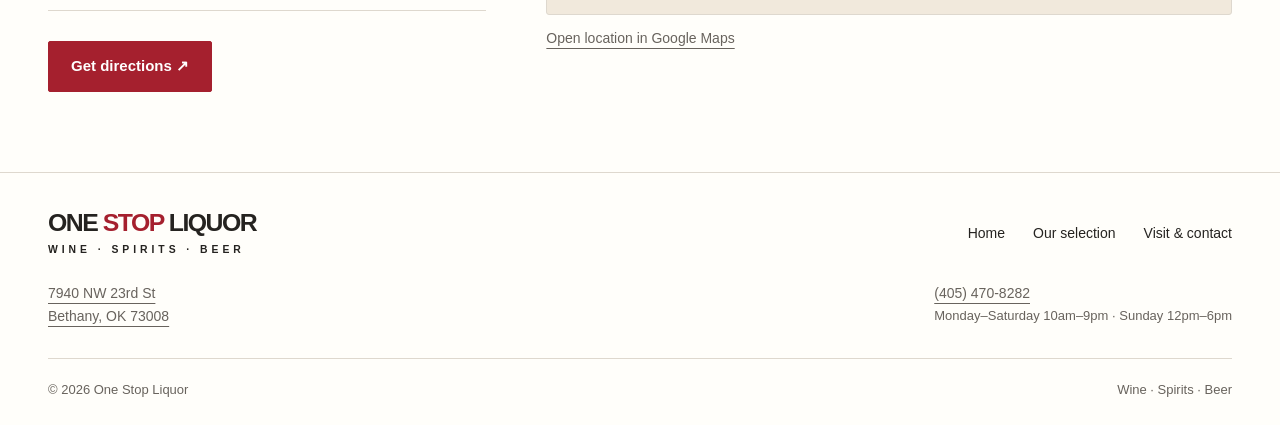
==== commit 7496ee92: "Improve local SEO and add sitemap and robots directives Add Bethany-focused page titles and descript" ====
--- a/location.html
+++ b/location.html
@@ -3,19 +3,78 @@
 <head>
   <meta charset="utf-8">
   <meta name="viewport" content="width=device-width, initial-scale=1">
-  <title>Our New Location | One Stop Liquor</title>
-  <meta name="description" content="Check out the new One Stop Liquor location. See the storefront, take a look inside and plan your visit.">
+  <title>Bethany Location, Hours &amp; Directions | One Stop Liquor</title>
+  <meta name="description" content="Find One Stop Liquor at 7940 NW 23rd St, Bethany, OK 73008. View store hours, get directions and call (405) 470-8282 before your visit.">
+  <link rel="canonical" href="https://onestopliquorok.com/location.html">
+  <meta name="robots" content="index, follow, max-image-preview:large">
+  <meta property="og:type" content="website">
+  <meta property="og:locale" content="en_US">
+  <meta property="og:site_name" content="One Stop Liquor">
+  <meta property="og:title" content="Bethany Location, Hours &amp; Directions | One Stop Liquor">
+  <meta property="og:description" content="Find One Stop Liquor at 7940 NW 23rd St, Bethany, OK 73008. View store hours, get directions and call (405) 470-8282 before your visit.">
+  <meta property="og:url" content="https://onestopliquorok.com/location.html">
+  <meta property="og:image" content="https://onestopliquorok.com/images/storefront-entrance.webp">
+  <meta property="og:image:alt" content="One Stop Liquor entrance at 7940 NW 23rd St in Bethany, Oklahoma">
+  <meta property="og:image:width" content="1536">
+  <meta property="og:image:height" content="1152">
+  <meta name="twitter:card" content="summary_large_image">
+  <meta name="twitter:title" content="Bethany Location, Hours &amp; Directions | One Stop Liquor">
+  <meta name="twitter:description" content="Find One Stop Liquor at 7940 NW 23rd St, Bethany, OK 73008. View store hours, get directions and call (405) 470-8282 before your visit.">
+  <meta name="twitter:image" content="https://onestopliquorok.com/images/storefront-entrance.webp">
+  <meta name="twitter:image:alt" content="One Stop Liquor entrance at 7940 NW 23rd St in Bethany, Oklahoma">
   <meta name="theme-color" content="#a5202e">
   <link rel="stylesheet" href="styles.css">
   <script src="store-details.js" defer></script>
   <script src="script.js" defer></script>
+  <script type="application/ld+json">
+  {
+    "@context": "https://schema.org",
+    "@type": "LiquorStore",
+    "@id": "https://onestopliquorok.com/#store",
+    "name": "One Stop Liquor",
+    "url": "https://onestopliquorok.com/",
+    "description": "Wine, spirits and beer at 7940 NW 23rd St in Bethany, Oklahoma.",
+    "telephone": "+1-405-470-8282",
+    "image": "https://onestopliquorok.com/images/storefront-wide.webp",
+    "address": {
+      "@type": "PostalAddress",
+      "streetAddress": "7940 NW 23rd St",
+      "addressLocality": "Bethany",
+      "addressRegion": "OK",
+      "postalCode": "73008",
+      "addressCountry": "US"
+    },
+    "hasMap": "https://www.google.com/maps/search/?api=1&query=7940%20NW%2023rd%20St%2C%20Bethany%2C%20OK%2073008",
+    "openingHoursSpecification": [
+      {
+        "@type": "OpeningHoursSpecification",
+        "dayOfWeek": [
+          "Monday",
+          "Tuesday",
+          "Wednesday",
+          "Thursday",
+          "Friday",
+          "Saturday"
+        ],
+        "opens": "10:00",
+        "closes": "21:00"
+      },
+      {
+        "@type": "OpeningHoursSpecification",
+        "dayOfWeek": "Sunday",
+        "opens": "12:00",
+        "closes": "18:00"
+      }
+    ]
+  }
+  </script>
 </head>
 <body>
   <a class="skip-link" href="#main">Skip to content</a>
   <div class="announcement"><a href="#visit-details">Come see our new location <span aria-hidden="true">↗</span></a></div>
-  <header class="site-header"><div class="wrap header-inner"><a class="brand" href="index.html" aria-label="One Stop Liquor home"><span class="brand-main">ONE <span>STOP</span> LIQUOR</span><span class="brand-sub">WINE · SPIRITS · BEER</span></a><button class="menu-toggle" type="button" aria-expanded="false" aria-controls="main-nav" hidden>Menu</button><nav class="site-nav" id="main-nav" aria-label="Main navigation"><a href="index.html">Home</a><a href="selection.html">Our selection</a><a href="location.html" aria-current="page">Our new location</a></nav></div></header>
+  <header class="site-header"><div class="wrap header-inner"><a class="brand" href="/" aria-label="One Stop Liquor home"><span class="brand-main">ONE <span>STOP</span> LIQUOR</span><span class="brand-sub">WINE · SPIRITS · BEER</span></a><button class="menu-toggle" type="button" aria-expanded="false" aria-controls="main-nav" hidden>Menu</button><nav class="site-nav" id="main-nav" aria-label="Main navigation"><a href="/">Home</a><a href="selection.html">Our selection</a><a href="location.html" aria-current="page">Our new location</a></nav></div></header>
   <main id="main" class="wrap">
-    <section class="location-hero" aria-labelledby="location-title"><div class="page-intro"><span class="eyebrow">Our new location</span><h1 id="location-title">New address.<br>Come on in.</h1><p>Check out our new place. Look for the red LIQUOR sign, step inside and take your time exploring the selection.</p><div class="actions"><a class="button" href="#visit-details">Visit &amp; contact <span aria-hidden="true">↓</span></a><a class="text-link" href="selection.html">See the selection</a></div></div><img src="images/storefront-entrance.webp" width="1536" height="1152" alt="The entrance to One Stop Liquor, with the number 7940 above the door" fetchpriority="high"></section>
+    <section class="location-hero" aria-labelledby="location-title"><div class="page-intro"><span class="eyebrow">Our new location</span><h1 id="location-title">Visit us<br>in Bethany.</h1><p>Visit One Stop Liquor at 7940 NW 23rd St in Bethany, Oklahoma. Look for the red LIQUOR sign and explore our wine, spirits and beer selection.</p><div class="actions"><a class="button" href="#visit-details">Visit &amp; contact <span aria-hidden="true">↓</span></a><a class="text-link" href="selection.html">See the selection</a></div></div><img src="images/storefront-entrance.webp" width="1536" height="1152" alt="The entrance to One Stop Liquor, with the number 7940 above the door" fetchpriority="high"></section>
     <div class="location-photos"><figure><img src="images/storefront-sign.webp" width="1536" height="1152" alt="The brick storefront and One Stop Liquor sign at the new location" loading="lazy" decoding="async"><figcaption>Look for our One Stop Liquor sign.</figcaption></figure><figure><img src="images/rum-and-whiskey-aisle.webp" srcset="images/rum-and-whiskey-aisle-768.webp 768w, images/rum-and-whiskey-aisle.webp 1536w" sizes="(max-width: 760px) calc(100vw - 40px), 560px" width="1536" height="1152" alt="A wide view of the rum and whiskey shelves inside One Stop Liquor’s new location" loading="lazy" decoding="async"><figcaption>Room to browse the spirits shelves.</figcaption></figure></div>
     <section class="location-details" id="visit-details" aria-labelledby="details-title">
       <div><span class="eyebrow">Make a stop</span><h2 id="details-title">Find us here.</h2><div class="details-list">
@@ -26,6 +85,11 @@
       <div><div class="map-shell" id="store-map"><iframe title="Map showing the new One Stop Liquor location" loading="lazy" referrerpolicy="no-referrer-when-downgrade" src="https://maps.google.com/maps?q=7940%20NW%2023rd%20St%2C%20Bethany%2C%20OK%2073008&amp;output=embed"></iframe></div><p class="map-caption" id="map-caption"><a href="https://www.google.com/maps/search/?api=1&amp;query=7940%20NW%2023rd%20St%2C%20Bethany%2C%20OK%2073008" target="_blank" rel="noopener noreferrer">Open location in Google Maps</a></p></div>
     </section>
   </main>
-  <footer class="footer"><div class="wrap"><div class="footer-top"><a class="brand" href="index.html" aria-label="One Stop Liquor home"><span class="brand-main">ONE <span>STOP</span> LIQUOR</span><span class="brand-sub">WINE · SPIRITS · BEER</span></a><nav class="footer-nav" aria-label="Footer navigation"><a href="index.html">Home</a><a href="selection.html">Our selection</a><a href="location.html">Visit &amp; contact</a></nav></div><div class="footer-bottom"><p>© <span data-year>2026</span> One Stop Liquor</p><p>Wine · Spirits · Beer</p></div></div></footer>
+  <footer class="footer"><div class="wrap"><div class="footer-top"><a class="brand" href="/" aria-label="One Stop Liquor home"><span class="brand-main">ONE <span>STOP</span> LIQUOR</span><span class="brand-sub">WINE · SPIRITS · BEER</span></a><nav class="footer-nav" aria-label="Footer navigation"><a href="/">Home</a><a href="selection.html">Our selection</a><a href="location.html">Visit &amp; contact</a></nav></div>
+    <div class="footer-contact">
+      <address><a href="location.html#visit-details">7940 NW 23rd St<br>Bethany, OK 73008</a></address>
+      <p><a href="tel:+14054708282">(405) 470-8282</a><span>Monday–Saturday 10am–9pm · Sunday 12pm–6pm</span></p>
+    </div>
+    <div class="footer-bottom"><p>© <span data-year>2026</span> One Stop Liquor</p><p>Wine · Spirits · Beer</p></div></div></footer>
 </body>
 </html>
--- a/styles.css
+++ b/styles.css
@@ -1,5 +1,9 @@
 :root{--ink:#252320;--muted:#68635d;--paper:#fffefa;--sand:#f1e9dc;--red:#a5202e;--red-dark:#771724;--line:#ded8ce;--display:Georgia,'Times New Roman',serif;--body:Arial,Helvetica,sans-serif;--max:1200px}
 *{box-sizing:border-box}html{scroll-behavior:smooth;scroll-padding-top:110px}body{margin:0;background:var(--paper);color:var(--ink);font-family:var(--body);font-size:16px;line-height:1.65}img{max-width:100%;display:block}a{color:inherit;text-underline-offset:5px}button{font:inherit}button,a{-webkit-tap-highlight-color:transparent}a:focus-visible,button:focus-visible{outline:3px solid var(--red);outline-offset:5px}h1,h2,h3,p,figure{margin:0}h1,h2,h3{font-family:var(--display);font-weight:400;line-height:1.1}h1{font-size:clamp(3rem,6vw,5.2rem);letter-spacing:-.045em}h2{font-size:clamp(2.2rem,4vw,3.6rem);letter-spacing:-.035em}h3{font-size:1.9rem;letter-spacing:-.02em}.wrap{width:min(var(--max),calc(100% - 96px));margin-inline:auto}.skip-link{position:absolute;top:-100px;left:20px;z-index:50;padding:12px 20px;background:white}.skip-link:focus{top:10px}.announcement{background:var(--red);color:#fff;text-align:center;font-size:.875rem;padding:8px 20px}.announcement a{text-decoration:none}.announcement a:hover{text-decoration:underline}.announcement span{margin-left:10px}.site-header{background:var(--paper);border-bottom:1px solid var(--line);position:relative;z-index:10}.header-inner{min-height:99px;display:flex;align-items:center;justify-content:space-between;gap:25px}.brand{text-decoration:none;display:flex;flex-direction:column;line-height:1;flex-shrink:0}.brand-main{font-weight:800;font-size:1.85rem;letter-spacing:-.06em}.brand-main span{color:var(--red)}.brand-sub{font-size:.72rem;letter-spacing:.38em;margin-top:10px;font-weight:600}.site-nav{display:flex;align-items:center;gap:35px}.site-nav a{text-decoration:none;font-size:.9375rem;position:relative;padding:10px 0}.site-nav a[aria-current=page]{color:var(--red);font-weight:700}.site-nav a[aria-current=page]:after{content:'';height:2px;background:var(--red);position:absolute;bottom:4px;left:0;right:0}.site-nav a:hover{color:var(--red)}.menu-toggle{display:none;border:1px solid var(--line);border-radius:3px;background:transparent;min-height:44px;padding:8px 14px}.eyebrow{text-transform:uppercase;color:var(--red);font-size:.8125rem;font-weight:700;letter-spacing:.18em;display:block;margin-bottom:22px}.hero{display:grid;grid-template-columns:.94fr 1.06fr;min-height:620px;padding-top:52px;padding-bottom:58px;gap:64px;align-items:center}.hero-copy{padding-block:20px}.hero h1 em{color:var(--red);font-weight:400}.hero p{max-width:440px;margin-top:25px;font-size:1.0625rem;color:var(--muted)}.actions{display:flex;align-items:center;flex-wrap:wrap;gap:20px;margin-top:30px}.button{display:inline-flex;align-items:center;justify-content:center;gap:14px;min-height:49px;text-decoration:none;background:var(--red);border:1px solid var(--red);color:white;padding:12px 22px;font-size:.9375rem;font-weight:700;border-radius:2px;transition:background .2s,transform .2s}.button:hover{background:var(--red-dark);transform:translateY(-2px)}.button-light{background:var(--paper);border-color:var(--paper);color:var(--ink)}.button-light:hover{background:var(--sand)}.text-link{display:inline-flex;gap:12px;align-items:center;font-size:.9375rem;font-weight:700;text-decoration:none;border-bottom:1px solid currentColor;padding-block:5px}.hero-image{position:relative;padding-bottom:30px}.hero-image img{width:100%;height:495px;object-fit:cover;object-position:62% 52%;border-radius:3px}.image-note{position:absolute;bottom:0;left:-25px;background:var(--sand);border:1px solid #e1d5c2;padding:20px 27px;min-width:240px}.image-note strong{font-family:var(--display);font-size:1.6rem;font-weight:400;display:block;line-height:1.1}.image-note span{display:block;font-size:.875rem;margin-top:5px;color:var(--muted)}.category-band{border-block:1px solid var(--line);background:var(--sand)}.category-band .wrap{display:flex;align-items:center;justify-content:space-between;padding-block:24px;gap:25px}.category-band span{font-family:var(--display);font-size:1.5rem}.category-band i{width:5px;height:5px;background:var(--red);transform:rotate(45deg);flex-shrink:0}.section{padding-block:85px}.section-head{display:flex;justify-content:space-between;gap:35px;align-items:end;margin-bottom:36px}.section-head p{max-width:420px;color:var(--muted);margin-top:18px}.selection-preview{display:grid;grid-template-columns:repeat(3,1fr);gap:28px}.selection-card{text-decoration:none}.selection-card .photo{overflow:hidden;border-radius:3px}.selection-card img{width:100%;height:285px;object-fit:cover;transition:transform .4s}.selection-card:hover img{transform:scale(1.035)}.selection-card:nth-child(3) img{object-position:center 59%}.selection-card h3{margin-top:20px}.selection-card p{color:var(--muted);font-size:.9375rem;margin-top:9px}.visit-banner{background:var(--red);color:white;padding:48px;display:flex;align-items:center;justify-content:space-between;gap:36px}.visit-banner h2{font-size:clamp(2rem,4vw,3rem)}.visit-banner p{margin-top:13px;color:#f7e3e3;max-width:570px}.visit-banner .eyebrow{color:#f1c3bb;margin-bottom:13px}.footer{border-top:1px solid var(--line);margin-top:80px;padding:38px 0 25px}.footer-top{display:flex;justify-content:space-between;align-items:center;gap:25px}.footer-nav{display:flex;gap:28px;font-size:.875rem;flex-wrap:wrap}.footer-nav a{text-decoration:none}.footer-nav a:hover{text-decoration:underline}.footer-bottom{margin-top:30px;padding-top:20px;border-top:1px solid var(--line);display:flex;justify-content:space-between;gap:20px;color:var(--muted);font-size:.8125rem}.page-intro{padding-top:65px;padding-bottom:45px;max-width:800px}.page-intro h1{font-size:clamp(3rem,6vw,4.7rem)}.page-intro p{font-size:1.0625rem;color:var(--muted);margin-top:22px;max-width:650px}.gallery-main{display:grid;grid-template-columns:1.1fr .9fr;gap:52px;align-items:center;margin-bottom:65px}.gallery-main img{width:100%;height:425px;object-fit:cover;border-radius:3px}.gallery-main p{margin-top:20px;color:var(--muted);max-width:420px}.gallery-main .eyebrow{margin-bottom:17px}.gallery-grid{display:grid;grid-template-columns:1fr 1fr;gap:45px 30px}.gallery-item img{width:100%;height:350px;object-fit:cover;border-radius:3px}.gallery-item.portrait img{object-position:50% 61%}.gallery-item h3{margin-top:22px}.gallery-item p{margin-top:10px;color:var(--muted);max-width:480px}.gallery-item .caption-label{font-size:.75rem;letter-spacing:.14em;color:var(--red);font-weight:700;text-transform:uppercase;display:block;margin-top:18px;margin-bottom:-10px}.availability{border-top:1px solid var(--line);margin-top:48px;padding-top:21px;font-size:.875rem;color:var(--muted)}.location-hero{display:grid;grid-template-columns:1.1fr .9fr;gap:55px;align-items:center;padding-block:55px}.location-hero .page-intro{padding:0}.location-hero img{width:100%;height:440px;object-fit:cover;object-position:45% 55%;border-radius:3px}.location-photos{display:grid;grid-template-columns:1.1fr .9fr;gap:30px;padding-top:10px}.location-photos img{width:100%;height:330px;object-fit:cover;border-radius:3px}.location-photos figcaption{font-size:.875rem;color:var(--muted);margin-top:10px}.location-details{display:grid;grid-template-columns:.78fr 1.22fr;gap:60px;border-top:1px solid var(--line);margin-top:60px;padding-top:60px}.details-list{margin-top:28px}.detail{border-bottom:1px solid var(--line);padding:19px 0}.detail:first-child{padding-top:0}.detail h3{font-family:var(--body);font-size:.8125rem;font-weight:700;letter-spacing:.1em;text-transform:uppercase;margin-bottom:9px}.detail p,.detail address{font-style:normal;color:var(--muted)}.hours-row{display:flex;justify-content:space-between;gap:18px;color:var(--muted)}.map-shell{min-height:380px;position:relative;background:var(--sand);border:1px solid var(--line);border-radius:3px;overflow:hidden;display:grid;place-items:center}.map-shell iframe{width:100%;height:100%;min-height:430px;border:0;display:block}.map-pending{max-width:370px;text-align:center;padding:35px}.map-pending h3{font-size:2.1rem}.map-pending p{color:var(--muted);margin-top:18px}.pending{font-style:italic;color:var(--muted)}.map-caption{font-size:.875rem;color:var(--muted);margin-top:12px}.contact-cta{margin-top:30px}.footer .brand-main{font-size:1.55rem}.footer .brand-sub{font-size:.65rem}
+/* Keep the store address, phone and hours visible on every page. */
+.footer-contact{display:flex;justify-content:space-between;flex-wrap:wrap;gap:16px 32px;margin-top:26px;color:var(--muted);font-size:.875rem}
+.footer-contact address{font-style:normal}
+.footer-contact span{display:block;font-size:.8125rem}
 /* Keep the larger selection gallery readable, with full landscape photos. */
 .selection-gallery{grid-template-columns:repeat(3,minmax(0,1fr));gap:40px 28px}
 .selection-gallery .gallery-item{min-width:0}
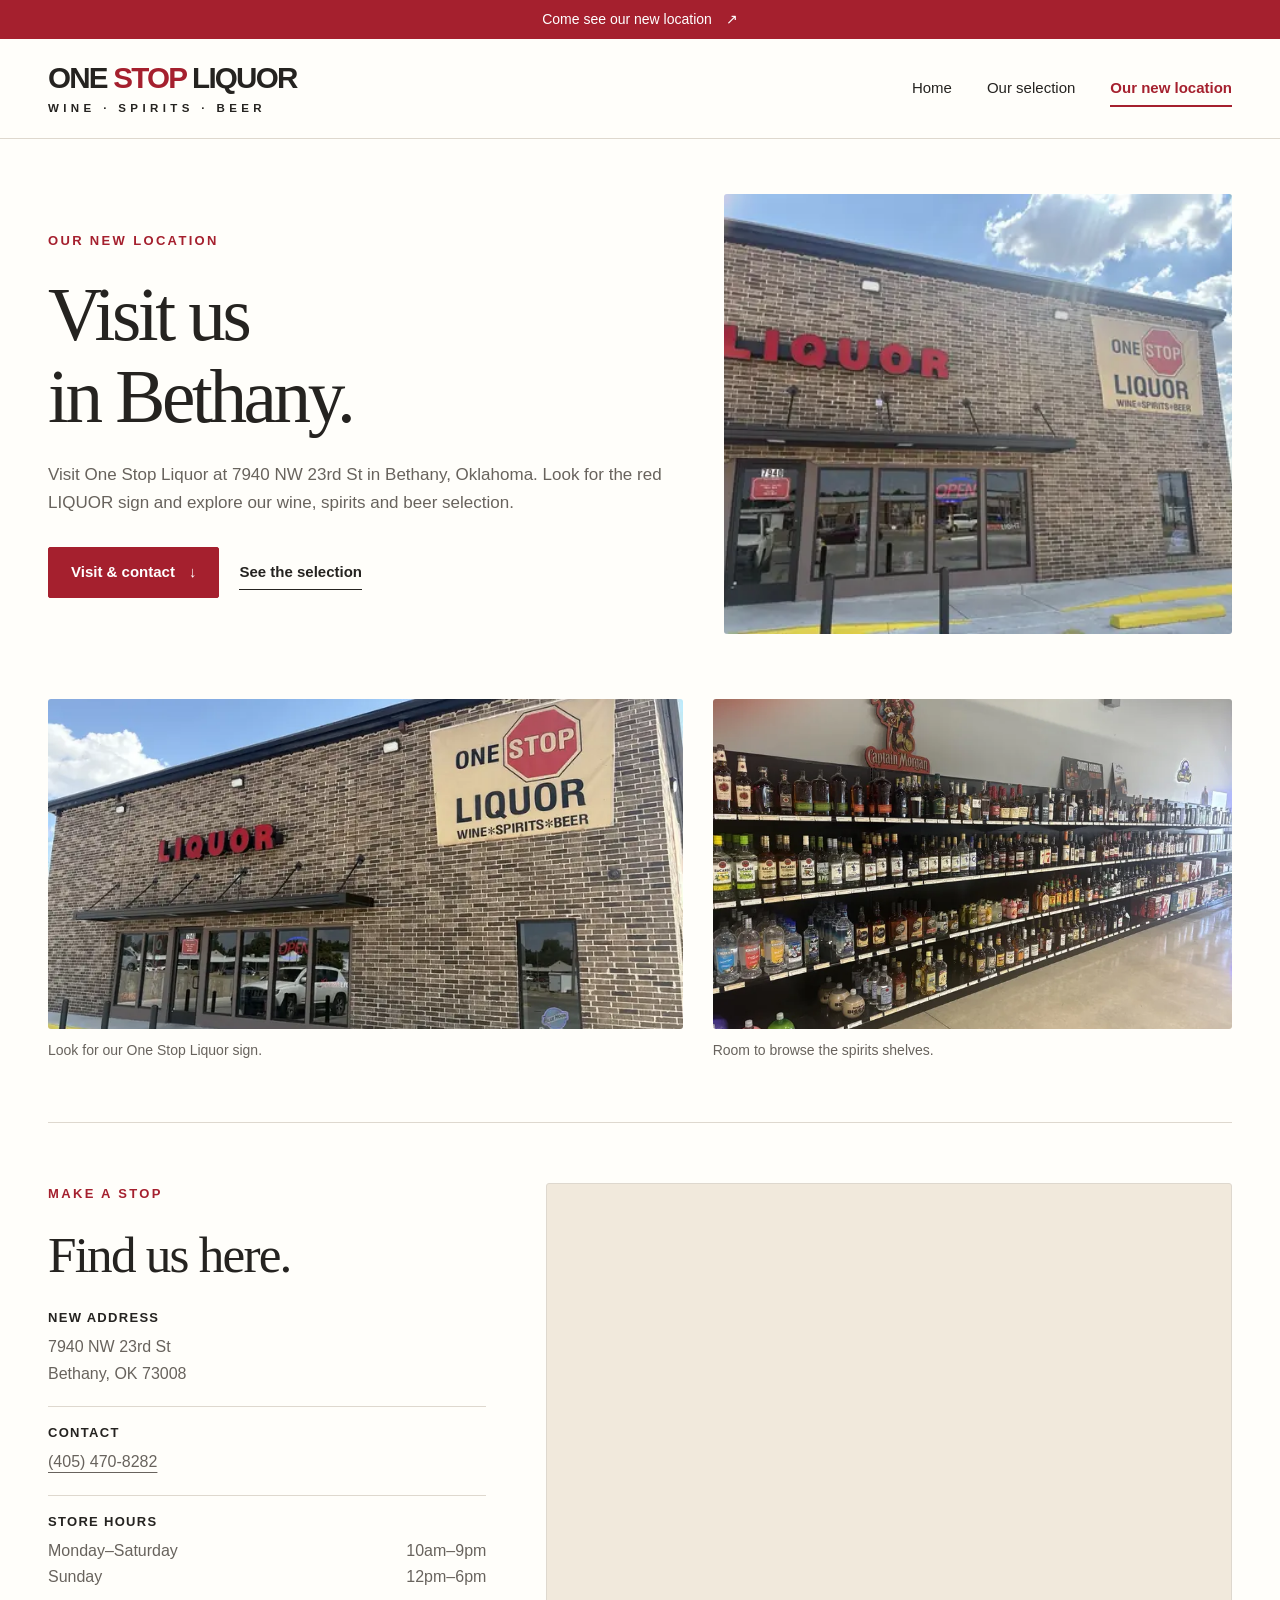
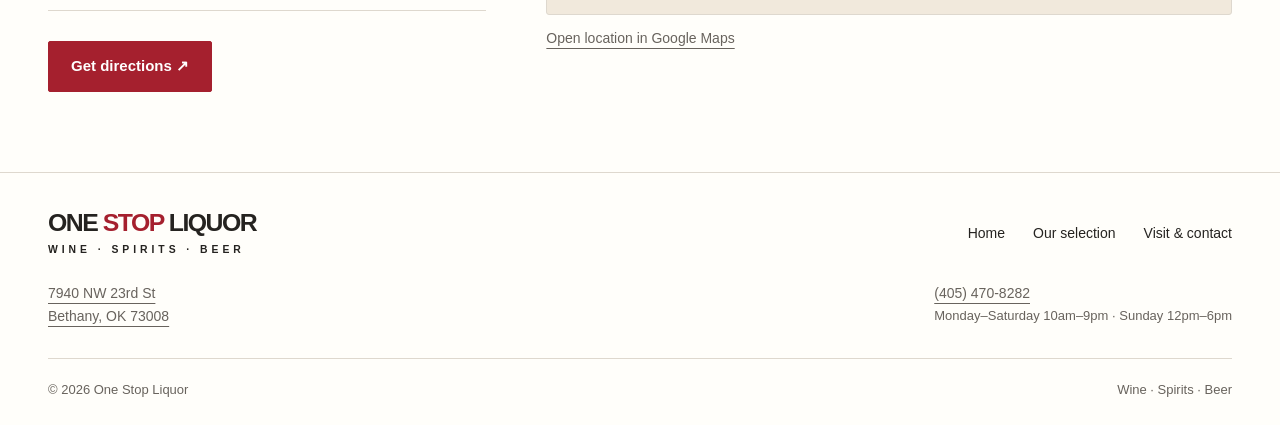
==== commit 6cae2811: "Reduce mobile image downloads with responsive WebP photos Compress seven homepage and original store" ====
--- a/location.html
+++ b/location.html
@@ -74,8 +74,8 @@
   <div class="announcement"><a href="#visit-details">Come see our new location <span aria-hidden="true">↗</span></a></div>
   <header class="site-header"><div class="wrap header-inner"><a class="brand" href="/" aria-label="One Stop Liquor home"><span class="brand-main">ONE <span>STOP</span> LIQUOR</span><span class="brand-sub">WINE · SPIRITS · BEER</span></a><button class="menu-toggle" type="button" aria-expanded="false" aria-controls="main-nav" hidden>Menu</button><nav class="site-nav" id="main-nav" aria-label="Main navigation"><a href="/">Home</a><a href="selection.html">Our selection</a><a href="location.html" aria-current="page">Our new location</a></nav></div></header>
   <main id="main" class="wrap">
-    <section class="location-hero" aria-labelledby="location-title"><div class="page-intro"><span class="eyebrow">Our new location</span><h1 id="location-title">Visit us<br>in Bethany.</h1><p>Visit One Stop Liquor at 7940 NW 23rd St in Bethany, Oklahoma. Look for the red LIQUOR sign and explore our wine, spirits and beer selection.</p><div class="actions"><a class="button" href="#visit-details">Visit &amp; contact <span aria-hidden="true">↓</span></a><a class="text-link" href="selection.html">See the selection</a></div></div><img src="images/storefront-entrance.webp" width="1536" height="1152" alt="The entrance to One Stop Liquor, with the number 7940 above the door" fetchpriority="high"></section>
-    <div class="location-photos"><figure><img src="images/storefront-sign.webp" width="1536" height="1152" alt="The brick storefront and One Stop Liquor sign at the new location" loading="lazy" decoding="async"><figcaption>Look for our One Stop Liquor sign.</figcaption></figure><figure><img src="images/rum-and-whiskey-aisle.webp" srcset="images/rum-and-whiskey-aisle-768.webp 768w, images/rum-and-whiskey-aisle.webp 1536w" sizes="(max-width: 760px) calc(100vw - 40px), 560px" width="1536" height="1152" alt="A wide view of the rum and whiskey shelves inside One Stop Liquor’s new location" loading="lazy" decoding="async"><figcaption>Room to browse the spirits shelves.</figcaption></figure></div>
+    <section class="location-hero" aria-labelledby="location-title"><div class="page-intro"><span class="eyebrow">Our new location</span><h1 id="location-title">Visit us<br>in Bethany.</h1><p>Visit One Stop Liquor at 7940 NW 23rd St in Bethany, Oklahoma. Look for the red LIQUOR sign and explore our wine, spirits and beer selection.</p><div class="actions"><a class="button" href="#visit-details">Visit &amp; contact <span aria-hidden="true">↓</span></a><a class="text-link" href="selection.html">See the selection</a></div></div><img src="images/storefront-entrance.webp" srcset="images/storefront-entrance-480.webp 480w, images/storefront-entrance-768.webp 768w, images/storefront-entrance-1152.webp 1152w, images/storefront-entrance.webp 1536w" sizes="(max-width: 380px) calc(100vw - 32px), (max-width: 760px) calc(100vw - 40px), (max-width: 1050px) calc(45vw - 43.2px), (max-width: 1296px) calc(45vw - 67.95px), 516px" width="1536" height="1152" alt="The entrance to One Stop Liquor, with the number 7940 above the door" fetchpriority="high"></section>
+    <div class="location-photos"><figure><img src="images/storefront-sign.webp" srcset="images/storefront-sign-480.webp 480w, images/storefront-sign-768.webp 768w, images/storefront-sign-1152.webp 1152w, images/storefront-sign.webp 1536w" sizes="(max-width: 380px) calc(100vw - 32px), (max-width: 760px) calc(100vw - 40px), (max-width: 1050px) calc(55vw - 51.7px), (max-width: 1296px) calc(55vw - 69.3px), 644px" width="1536" height="1152" alt="The brick storefront and One Stop Liquor sign at the new location" loading="lazy" decoding="async"><figcaption>Look for our One Stop Liquor sign.</figcaption></figure><figure><img src="images/rum-and-whiskey-aisle.webp" srcset="images/rum-and-whiskey-aisle-768.webp 768w, images/rum-and-whiskey-aisle.webp 1536w" sizes="(max-width: 380px) calc(100vw - 32px), (max-width: 760px) calc(100vw - 40px), (max-width: 1050px) calc(45vw - 42.3px), (max-width: 1296px) calc(45vw - 56.7px), 527px" width="1536" height="1152" alt="A wide view of the rum and whiskey shelves inside One Stop Liquor’s new location" loading="lazy" decoding="async"><figcaption>Room to browse the spirits shelves.</figcaption></figure></div>
     <section class="location-details" id="visit-details" aria-labelledby="details-title">
       <div><span class="eyebrow">Make a stop</span><h2 id="details-title">Find us here.</h2><div class="details-list">
         <div class="detail"><h3>New address</h3><address id="store-address">7940 NW 23rd St<br>Bethany, OK 73008</address></div>
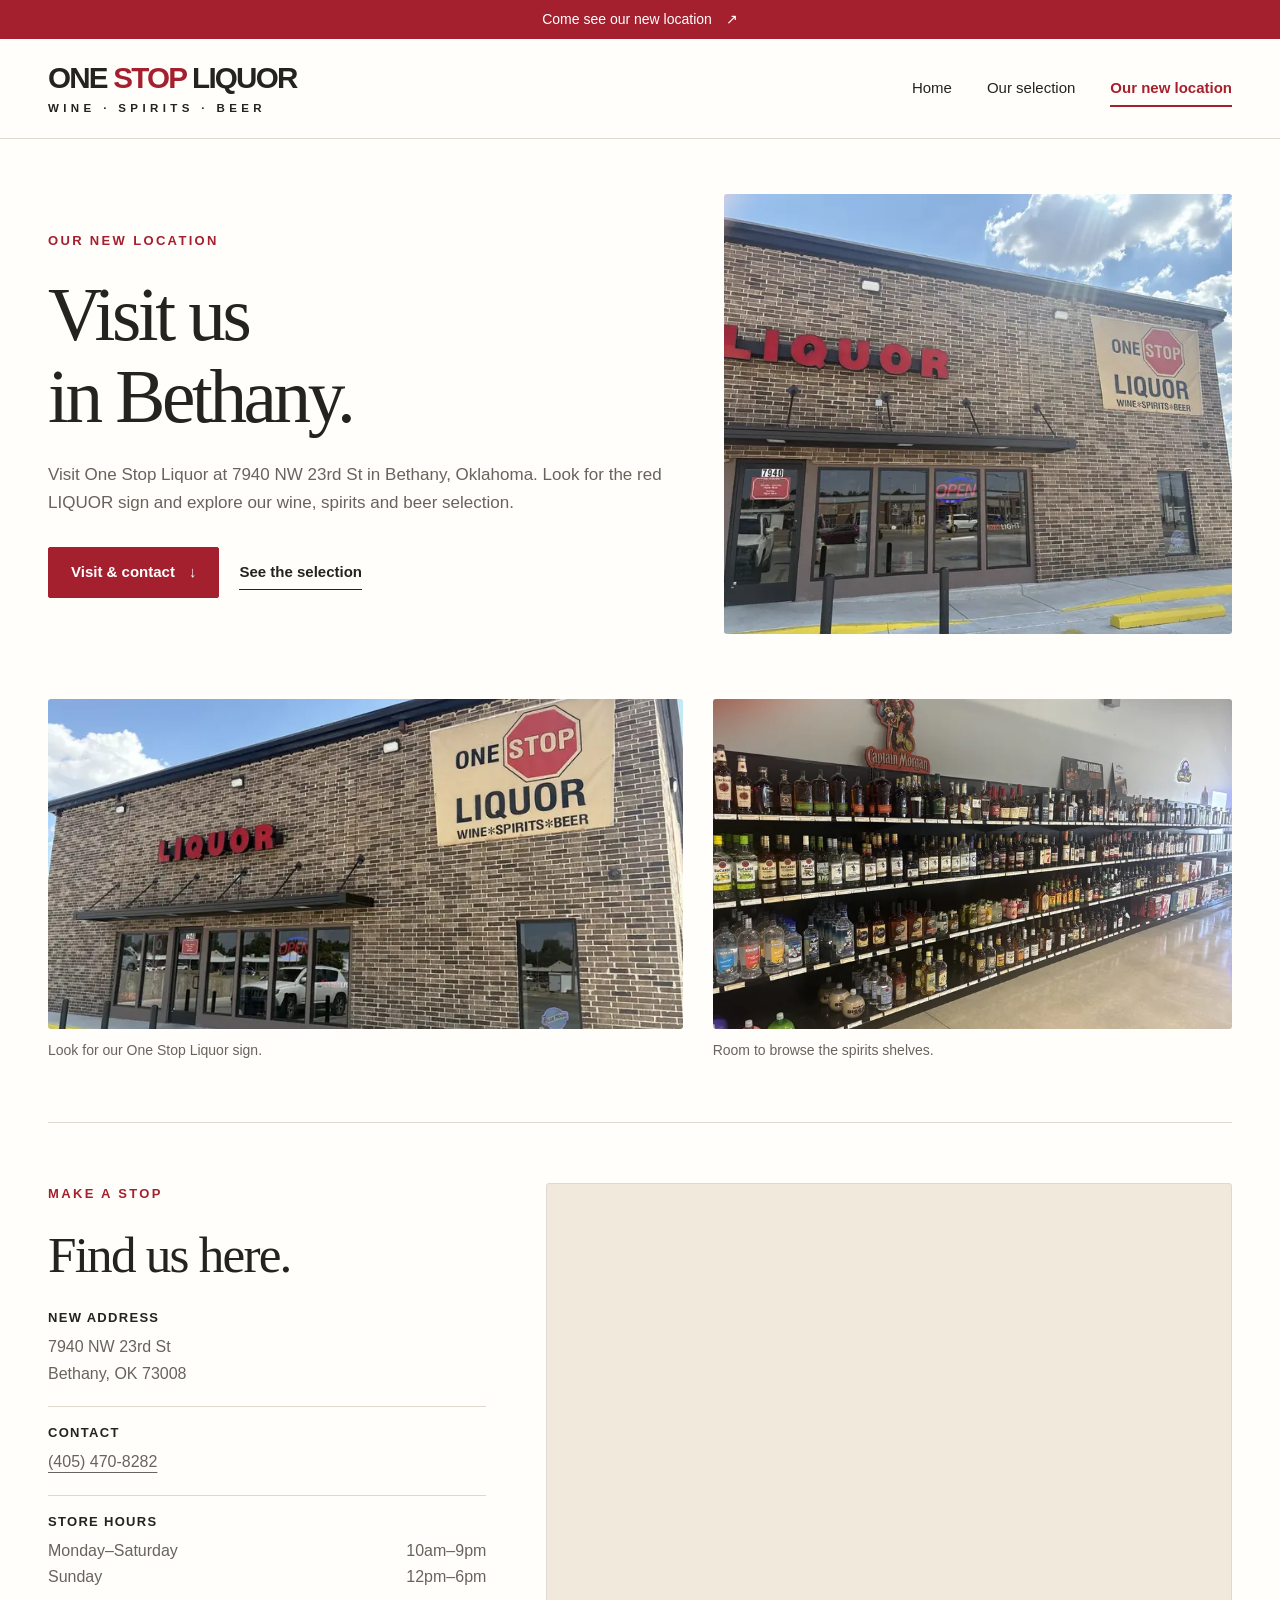
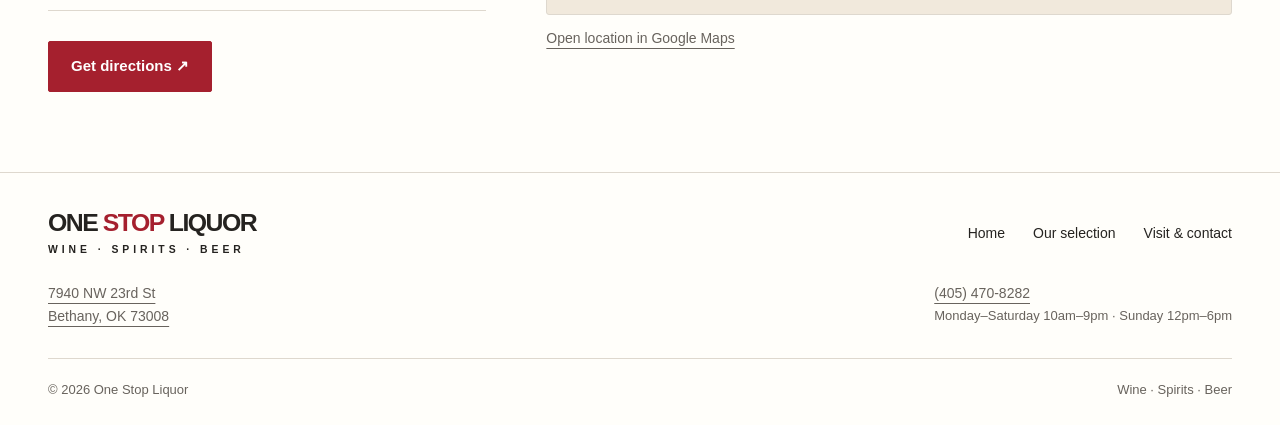
==== commit 80c23d0e: "Prevent mobile navigation from shifting the page on startup A repeat mobile PageSpeed test exposed a" ====
--- a/location.html
+++ b/location.html
@@ -23,9 +23,10 @@
   <meta name="twitter:image" content="https://onestopliquorok.com/images/storefront-entrance.webp">
   <meta name="twitter:image:alt" content="One Stop Liquor entrance at 7940 NW 23rd St in Bethany, Oklahoma">
   <meta name="theme-color" content="#a5202e">
+  <script>document.documentElement.classList.add('js');</script>
   <link rel="stylesheet" href="styles.css">
   <script src="store-details.js" defer></script>
-  <script src="script.js" defer></script>
+  <script src="script.js" defer onerror="document.documentElement.classList.remove('js')"></script>
   <script type="application/ld+json">
   {
     "@context": "https://schema.org",
@@ -72,7 +73,7 @@
 <body>
   <a class="skip-link" href="#main">Skip to content</a>
   <div class="announcement"><a href="#visit-details">Come see our new location <span aria-hidden="true">↗</span></a></div>
-  <header class="site-header"><div class="wrap header-inner"><a class="brand" href="/" aria-label="One Stop Liquor home"><span class="brand-main">ONE <span>STOP</span> LIQUOR</span><span class="brand-sub">WINE · SPIRITS · BEER</span></a><button class="menu-toggle" type="button" aria-expanded="false" aria-controls="main-nav" hidden>Menu</button><nav class="site-nav" id="main-nav" aria-label="Main navigation"><a href="/">Home</a><a href="selection.html">Our selection</a><a href="location.html" aria-current="page">Our new location</a></nav></div></header>
+  <header class="site-header"><div class="wrap header-inner"><a class="brand" href="/" aria-label="One Stop Liquor home"><span class="brand-main">ONE <span>STOP</span> LIQUOR</span><span class="brand-sub">WINE · SPIRITS · BEER</span></a><button class="menu-toggle" type="button" aria-expanded="false" aria-controls="main-nav">Menu</button><nav class="site-nav" id="main-nav" aria-label="Main navigation"><a href="/">Home</a><a href="selection.html">Our selection</a><a href="location.html" aria-current="page">Our new location</a></nav></div></header>
   <main id="main" class="wrap">
     <section class="location-hero" aria-labelledby="location-title"><div class="page-intro"><span class="eyebrow">Our new location</span><h1 id="location-title">Visit us<br>in Bethany.</h1><p>Visit One Stop Liquor at 7940 NW 23rd St in Bethany, Oklahoma. Look for the red LIQUOR sign and explore our wine, spirits and beer selection.</p><div class="actions"><a class="button" href="#visit-details">Visit &amp; contact <span aria-hidden="true">↓</span></a><a class="text-link" href="selection.html">See the selection</a></div></div><img src="images/storefront-entrance.webp" srcset="images/storefront-entrance-480.webp 480w, images/storefront-entrance-768.webp 768w, images/storefront-entrance-1152.webp 1152w, images/storefront-entrance.webp 1536w" sizes="(max-width: 380px) calc(100vw - 32px), (max-width: 760px) calc(100vw - 40px), (max-width: 1050px) calc(45vw - 43.2px), (max-width: 1296px) calc(45vw - 67.95px), 516px" width="1536" height="1152" alt="The entrance to One Stop Liquor, with the number 7940 above the door" fetchpriority="high"></section>
     <div class="location-photos"><figure><img src="images/storefront-sign.webp" srcset="images/storefront-sign-480.webp 480w, images/storefront-sign-768.webp 768w, images/storefront-sign-1152.webp 1152w, images/storefront-sign.webp 1536w" sizes="(max-width: 380px) calc(100vw - 32px), (max-width: 760px) calc(100vw - 40px), (max-width: 1050px) calc(55vw - 51.7px), (max-width: 1296px) calc(55vw - 69.3px), 644px" width="1536" height="1152" alt="The brick storefront and One Stop Liquor sign at the new location" loading="lazy" decoding="async"><figcaption>Look for our One Stop Liquor sign.</figcaption></figure><figure><img src="images/rum-and-whiskey-aisle.webp" srcset="images/rum-and-whiskey-aisle-768.webp 768w, images/rum-and-whiskey-aisle.webp 1536w" sizes="(max-width: 380px) calc(100vw - 32px), (max-width: 760px) calc(100vw - 40px), (max-width: 1050px) calc(45vw - 42.3px), (max-width: 1296px) calc(45vw - 56.7px), 527px" width="1536" height="1152" alt="A wide view of the rum and whiskey shelves inside One Stop Liquor’s new location" loading="lazy" decoding="async"><figcaption>Room to browse the spirits shelves.</figcaption></figure></div>
--- a/styles.css
+++ b/styles.css
@@ -14,6 +14,6 @@
 @media(max-width:1050px) and (min-width:761px){.selection-gallery{grid-template-columns:repeat(2,minmax(0,1fr))}}
 @media(min-width:1500px){.hero{min-height:690px}.hero-image img{height:530px}}
 @media(max-width:1050px){.wrap{width:calc(100% - 64px)}.hero{gap:35px;min-height:560px}.hero-image img{height:450px}.image-note{left:-12px}.site-nav{gap:24px}.selection-card img{height:230px}.location-hero{gap:32px}.location-details{gap:35px}.gallery-main{gap:35px}}
-@media(max-width:760px){.wrap{width:calc(100% - 40px)}.announcement{font-size:.8125rem}.header-inner{min-height:86px;flex-wrap:wrap;gap:0}.brand-main{font-size:1.65rem}.brand-sub{font-size:.65rem}.menu-toggle{display:block}.site-nav{width:100%;flex-direction:column;align-items:stretch;gap:0;padding-block:12px 18px}.js .site-nav{display:none}.js .site-nav.is-open{display:flex}.site-nav a{padding:12px 0}.site-nav a[aria-current=page]:after{right:auto;width:35px;bottom:7px}.hero{grid-template-columns:1fr;padding-top:38px;padding-bottom:40px;gap:24px}.hero-copy{padding:0}.hero h1{font-size:clamp(3.3rem,12vw,4.7rem);max-width:600px}.hero p{max-width:540px;margin-top:22px}.hero-image{padding-bottom:20px;margin-top:8px}.hero-image img{height:380px;object-position:50% 58%}.image-note{left:14px;padding:16px 23px;min-width:220px}.category-band .wrap{gap:12px;padding-block:19px;flex-wrap:wrap;justify-content:center}.category-band span{font-size:1.22rem}.category-band i{width:4px;height:4px}.section{padding-block:56px}.section-head{align-items:start;flex-direction:column;gap:20px;margin-bottom:27px}.section-head .eyebrow{margin-bottom:15px}.selection-preview{grid-template-columns:1fr;gap:32px}.selection-card img{height:auto;aspect-ratio:1.5}.selection-card h3{margin-top:17px}.selection-card:nth-child(3) img{object-position:center 60%}.visit-banner{padding:30px 25px;flex-direction:column;align-items:flex-start;gap:25px}.visit-banner .button{width:auto}.footer{margin-top:55px;padding-top:30px}.footer-top{align-items:flex-start;flex-direction:column;gap:26px}.footer-nav{gap:24px}.footer-bottom{flex-direction:column;gap:6px}.page-intro{padding-top:42px;padding-bottom:34px}.gallery-main{grid-template-columns:1fr;gap:28px;margin-bottom:43px}.gallery-main img{height:auto;aspect-ratio:1.35}.gallery-main p{max-width:none;margin-top:15px}.gallery-grid{grid-template-columns:1fr;gap:35px}.gallery-item img{height:auto;aspect-ratio:1.4}.gallery-item h3{margin-top:18px}.location-hero{grid-template-columns:1fr;gap:32px;padding-block:42px 32px}.location-hero img{height:auto;aspect-ratio:1.3}.location-photos{grid-template-columns:1fr;gap:25px}.location-photos img{height:auto;aspect-ratio:1.55}.location-details{grid-template-columns:1fr;gap:35px;margin-top:45px;padding-top:43px}.map-shell{min-height:330px}.map-shell iframe{min-height:350px}.hours-row{font-size:.9375rem}}
+@media(max-width:760px){.wrap{width:calc(100% - 40px)}.announcement{font-size:.8125rem}.header-inner{min-height:86px;flex-wrap:wrap;gap:0}.brand-main{font-size:1.65rem}.brand-sub{font-size:.65rem}.js .menu-toggle{display:block}.site-nav{width:100%;flex-direction:column;align-items:stretch;gap:0;padding-block:12px 18px}.js .site-nav{display:none}.js .site-nav.is-open{display:flex}.site-nav a{padding:12px 0}.site-nav a[aria-current=page]:after{right:auto;width:35px;bottom:7px}.hero{grid-template-columns:1fr;padding-top:38px;padding-bottom:40px;gap:24px}.hero-copy{padding:0}.hero h1{font-size:clamp(3.3rem,12vw,4.7rem);max-width:600px}.hero p{max-width:540px;margin-top:22px}.hero-image{padding-bottom:20px;margin-top:8px}.hero-image img{height:380px;object-position:50% 58%}.image-note{left:14px;padding:16px 23px;min-width:220px}.category-band .wrap{gap:12px;padding-block:19px;flex-wrap:wrap;justify-content:center}.category-band span{font-size:1.22rem}.category-band i{width:4px;height:4px}.section{padding-block:56px}.section-head{align-items:start;flex-direction:column;gap:20px;margin-bottom:27px}.section-head .eyebrow{margin-bottom:15px}.selection-preview{grid-template-columns:1fr;gap:32px}.selection-card img{height:auto;aspect-ratio:1.5}.selection-card h3{margin-top:17px}.selection-card:nth-child(3) img{object-position:center 60%}.visit-banner{padding:30px 25px;flex-direction:column;align-items:flex-start;gap:25px}.visit-banner .button{width:auto}.footer{margin-top:55px;padding-top:30px}.footer-top{align-items:flex-start;flex-direction:column;gap:26px}.footer-nav{gap:24px}.footer-bottom{flex-direction:column;gap:6px}.page-intro{padding-top:42px;padding-bottom:34px}.gallery-main{grid-template-columns:1fr;gap:28px;margin-bottom:43px}.gallery-main img{height:auto;aspect-ratio:1.35}.gallery-main p{max-width:none;margin-top:15px}.gallery-grid{grid-template-columns:1fr;gap:35px}.gallery-item img{height:auto;aspect-ratio:1.4}.gallery-item h3{margin-top:18px}.location-hero{grid-template-columns:1fr;gap:32px;padding-block:42px 32px}.location-hero img{height:auto;aspect-ratio:1.3}.location-photos{grid-template-columns:1fr;gap:25px}.location-photos img{height:auto;aspect-ratio:1.55}.location-details{grid-template-columns:1fr;gap:35px;margin-top:45px;padding-top:43px}.map-shell{min-height:330px}.map-shell iframe{min-height:350px}.hours-row{font-size:.9375rem}}
 @media(max-width:380px){.wrap{width:calc(100% - 32px)}.hero h1{font-size:3rem}.actions{gap:15px}.hero-image img{height:315px}.category-band span{font-size:1.05rem}.footer-nav{gap:17px}.image-note strong{font-size:1.4rem}}
 @media(prefers-reduced-motion:reduce){html{scroll-behavior:auto}*,*:before,*:after{transition:none!important;animation:none!important}.button:hover{transform:none}}
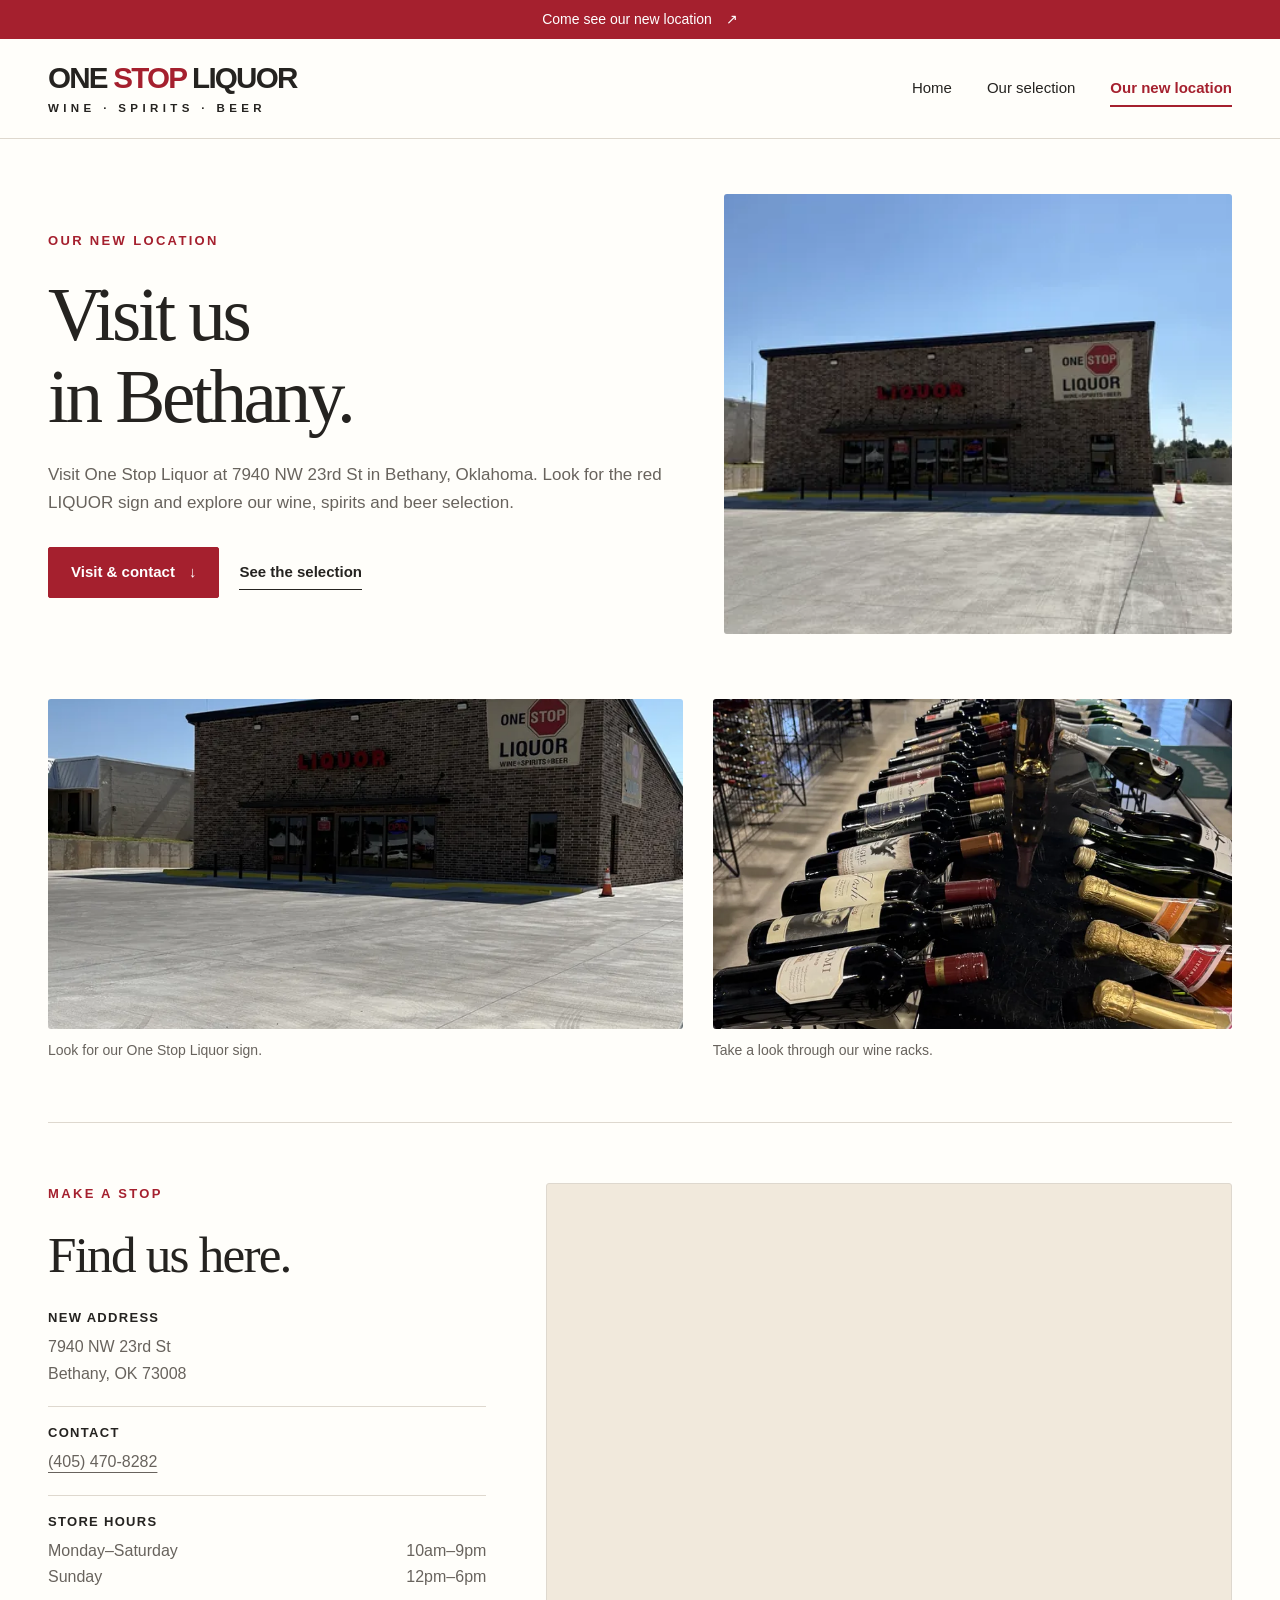
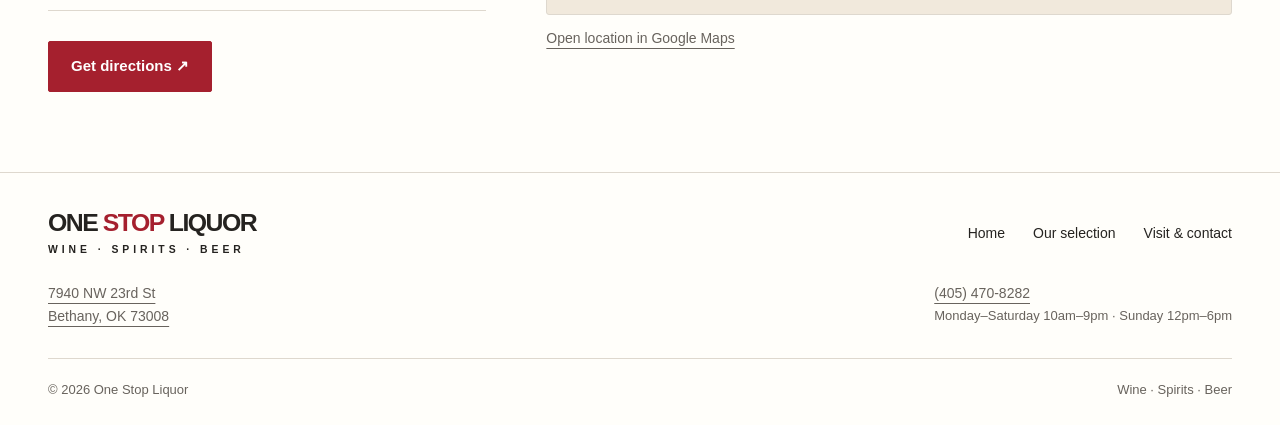
==== commit 068af56d: "Refresh store gallery with 23 October 9 photos and category navigation" ====
--- a/location.html
+++ b/location.html
@@ -13,15 +13,15 @@
   <meta property="og:title" content="Bethany Location, Hours &amp; Directions | One Stop Liquor">
   <meta property="og:description" content="Find One Stop Liquor at 7940 NW 23rd St, Bethany, OK 73008. View store hours, get directions and call (405) 470-8282 before your visit.">
   <meta property="og:url" content="https://onestopliquorok.com/location.html">
-  <meta property="og:image" content="https://onestopliquorok.com/images/storefront-entrance.webp">
-  <meta property="og:image:alt" content="One Stop Liquor entrance at 7940 NW 23rd St in Bethany, Oklahoma">
+  <meta property="og:image" content="https://onestopliquorok.com/images/one-stop-liquor-bethany-storefront-front-view-2026-10-09.webp">
+  <meta property="og:image:alt" content="Brick One Stop Liquor storefront with red LIQUOR lettering, store sign and parking area at One Stop Liquor in Bethany, Oklahoma">
   <meta property="og:image:width" content="1536">
   <meta property="og:image:height" content="1152">
   <meta name="twitter:card" content="summary_large_image">
   <meta name="twitter:title" content="Bethany Location, Hours &amp; Directions | One Stop Liquor">
   <meta name="twitter:description" content="Find One Stop Liquor at 7940 NW 23rd St, Bethany, OK 73008. View store hours, get directions and call (405) 470-8282 before your visit.">
-  <meta name="twitter:image" content="https://onestopliquorok.com/images/storefront-entrance.webp">
-  <meta name="twitter:image:alt" content="One Stop Liquor entrance at 7940 NW 23rd St in Bethany, Oklahoma">
+  <meta name="twitter:image" content="https://onestopliquorok.com/images/one-stop-liquor-bethany-storefront-front-view-2026-10-09.webp">
+  <meta name="twitter:image:alt" content="Brick One Stop Liquor storefront with red LIQUOR lettering, store sign and parking area at One Stop Liquor in Bethany, Oklahoma">
   <meta name="theme-color" content="#a5202e">
   <script>document.documentElement.classList.add('js');</script>
   <link rel="stylesheet" href="styles.css">
@@ -36,7 +36,7 @@
     "url": "https://onestopliquorok.com/",
     "description": "Wine, spirits and beer at 7940 NW 23rd St in Bethany, Oklahoma.",
     "telephone": "+1-405-470-8282",
-    "image": "https://onestopliquorok.com/images/storefront-wide.webp",
+    "image": "https://onestopliquorok.com/images/one-stop-liquor-bethany-storefront-front-view-2026-10-09.webp",
     "address": {
       "@type": "PostalAddress",
       "streetAddress": "7940 NW 23rd St",
@@ -75,8 +75,8 @@
   <div class="announcement"><a href="#visit-details">Come see our new location <span aria-hidden="true">↗</span></a></div>
   <header class="site-header"><div class="wrap header-inner"><a class="brand" href="/" aria-label="One Stop Liquor home"><span class="brand-main">ONE <span>STOP</span> LIQUOR</span><span class="brand-sub">WINE · SPIRITS · BEER</span></a><button class="menu-toggle" type="button" aria-expanded="false" aria-controls="main-nav">Menu</button><nav class="site-nav" id="main-nav" aria-label="Main navigation"><a href="/">Home</a><a href="selection.html">Our selection</a><a href="location.html" aria-current="page">Our new location</a></nav></div></header>
   <main id="main" class="wrap">
-    <section class="location-hero" aria-labelledby="location-title"><div class="page-intro"><span class="eyebrow">Our new location</span><h1 id="location-title">Visit us<br>in Bethany.</h1><p>Visit One Stop Liquor at 7940 NW 23rd St in Bethany, Oklahoma. Look for the red LIQUOR sign and explore our wine, spirits and beer selection.</p><div class="actions"><a class="button" href="#visit-details">Visit &amp; contact <span aria-hidden="true">↓</span></a><a class="text-link" href="selection.html">See the selection</a></div></div><img src="images/storefront-entrance.webp" srcset="images/storefront-entrance-480.webp 480w, images/storefront-entrance-768.webp 768w, images/storefront-entrance-1152.webp 1152w, images/storefront-entrance.webp 1536w" sizes="(max-width: 380px) calc(100vw - 32px), (max-width: 760px) calc(100vw - 40px), (max-width: 1050px) calc(45vw - 43.2px), (max-width: 1296px) calc(45vw - 67.95px), 516px" width="1536" height="1152" alt="The entrance to One Stop Liquor, with the number 7940 above the door" fetchpriority="high"></section>
-    <div class="location-photos"><figure><img src="images/storefront-sign.webp" srcset="images/storefront-sign-480.webp 480w, images/storefront-sign-768.webp 768w, images/storefront-sign-1152.webp 1152w, images/storefront-sign.webp 1536w" sizes="(max-width: 380px) calc(100vw - 32px), (max-width: 760px) calc(100vw - 40px), (max-width: 1050px) calc(55vw - 51.7px), (max-width: 1296px) calc(55vw - 69.3px), 644px" width="1536" height="1152" alt="The brick storefront and One Stop Liquor sign at the new location" loading="lazy" decoding="async"><figcaption>Look for our One Stop Liquor sign.</figcaption></figure><figure><img src="images/rum-and-whiskey-aisle.webp" srcset="images/rum-and-whiskey-aisle-768.webp 768w, images/rum-and-whiskey-aisle.webp 1536w" sizes="(max-width: 380px) calc(100vw - 32px), (max-width: 760px) calc(100vw - 40px), (max-width: 1050px) calc(45vw - 42.3px), (max-width: 1296px) calc(45vw - 56.7px), 527px" width="1536" height="1152" alt="A wide view of the rum and whiskey shelves inside One Stop Liquor’s new location" loading="lazy" decoding="async"><figcaption>Room to browse the spirits shelves.</figcaption></figure></div>
+    <section class="location-hero" aria-labelledby="location-title"><div class="page-intro"><span class="eyebrow">Our new location</span><h1 id="location-title">Visit us<br>in Bethany.</h1><p>Visit One Stop Liquor at 7940 NW 23rd St in Bethany, Oklahoma. Look for the red LIQUOR sign and explore our wine, spirits and beer selection.</p><div class="actions"><a class="button" href="#visit-details">Visit &amp; contact <span aria-hidden="true">↓</span></a><a class="text-link" href="selection.html">See the selection</a></div></div><img src="images/one-stop-liquor-bethany-storefront-front-view-2026-10-09.webp" srcset="images/one-stop-liquor-bethany-storefront-front-view-2026-10-09-480.webp 480w, images/one-stop-liquor-bethany-storefront-front-view-2026-10-09-768.webp 768w, images/one-stop-liquor-bethany-storefront-front-view-2026-10-09.webp 1536w" width="1536" height="1152" alt="Brick One Stop Liquor storefront with red LIQUOR lettering, store sign and parking area at One Stop Liquor in Bethany, Oklahoma" sizes="(max-width: 380px) calc(100vw - 32px), (max-width: 760px) calc(100vw - 40px), (max-width: 1050px) calc(45vw - 43.2px), (max-width: 1296px) calc(45vw - 67.95px), 516px" fetchpriority="high"></section>
+    <div class="location-photos"><figure><img src="images/one-stop-liquor-bethany-storefront-parking-and-entrance-2026-10-09.webp" srcset="images/one-stop-liquor-bethany-storefront-parking-and-entrance-2026-10-09-480.webp 480w, images/one-stop-liquor-bethany-storefront-parking-and-entrance-2026-10-09-768.webp 768w, images/one-stop-liquor-bethany-storefront-parking-and-entrance-2026-10-09.webp 1152w" width="1152" height="1536" alt="One Stop Liquor storefront and entrance viewed across the parking area at One Stop Liquor in Bethany, Oklahoma" sizes="(max-width: 380px) calc(100vw - 32px), (max-width: 760px) calc(100vw - 40px), (max-width: 1050px) calc(55vw - 51.7px), (max-width: 1296px) calc(55vw - 69.3px), 644px" loading="lazy" decoding="async"><figcaption>Look for our One Stop Liquor sign.</figcaption></figure><figure><img src="images/one-stop-liquor-bethany-red-wine-and-sparkling-wine-rack-2026-10-09.webp" srcset="images/one-stop-liquor-bethany-red-wine-and-sparkling-wine-rack-2026-10-09-480.webp 480w, images/one-stop-liquor-bethany-red-wine-and-sparkling-wine-rack-2026-10-09-768.webp 768w, images/one-stop-liquor-bethany-red-wine-and-sparkling-wine-rack-2026-10-09.webp 1152w" width="1152" height="1536" alt="Red and sparkling wine bottles arranged in a wire rack near the store entrance at One Stop Liquor in Bethany, Oklahoma" sizes="(max-width: 380px) calc(100vw - 32px), (max-width: 760px) calc(100vw - 40px), (max-width: 1050px) calc(45vw - 42.3px), (max-width: 1296px) calc(45vw - 56.7px), 527px" loading="lazy" decoding="async"><figcaption>Take a look through our wine racks.</figcaption></figure></div>
     <section class="location-details" id="visit-details" aria-labelledby="details-title">
       <div><span class="eyebrow">Make a stop</span><h2 id="details-title">Find us here.</h2><div class="details-list">
         <div class="detail"><h3>New address</h3><address id="store-address">7940 NW 23rd St<br>Bethany, OK 73008</address></div>
--- a/styles.css
+++ b/styles.css
@@ -11,6 +11,13 @@
 .selection-gallery .gallery-item h3{font-size:1.7rem}
 .selection-gallery .gallery-item .caption-label{font-size:.875rem;letter-spacing:.08em}
 [hidden]{display:none!important}
+.selection-categories{display:flex;flex-wrap:wrap;gap:10px;margin-bottom:20px}
+.selection-categories a{border:1px solid var(--line);border-radius:3px;padding:9px 15px;min-height:44px;text-decoration:none;font-size:.9375rem}
+.selection-categories a:hover{border-color:var(--red);color:var(--red)}
+.photo-update{color:var(--muted);font-size:.875rem;margin-bottom:35px}
+.selection-group{margin-top:48px}
+.selection-group .section-head{margin-bottom:25px}
+.selection-gallery .shelf-photo img{aspect-ratio:auto;object-fit:contain}
 @media(max-width:1050px) and (min-width:761px){.selection-gallery{grid-template-columns:repeat(2,minmax(0,1fr))}}
 @media(min-width:1500px){.hero{min-height:690px}.hero-image img{height:530px}}
 @media(max-width:1050px){.wrap{width:calc(100% - 64px)}.hero{gap:35px;min-height:560px}.hero-image img{height:450px}.image-note{left:-12px}.site-nav{gap:24px}.selection-card img{height:230px}.location-hero{gap:32px}.location-details{gap:35px}.gallery-main{gap:35px}}
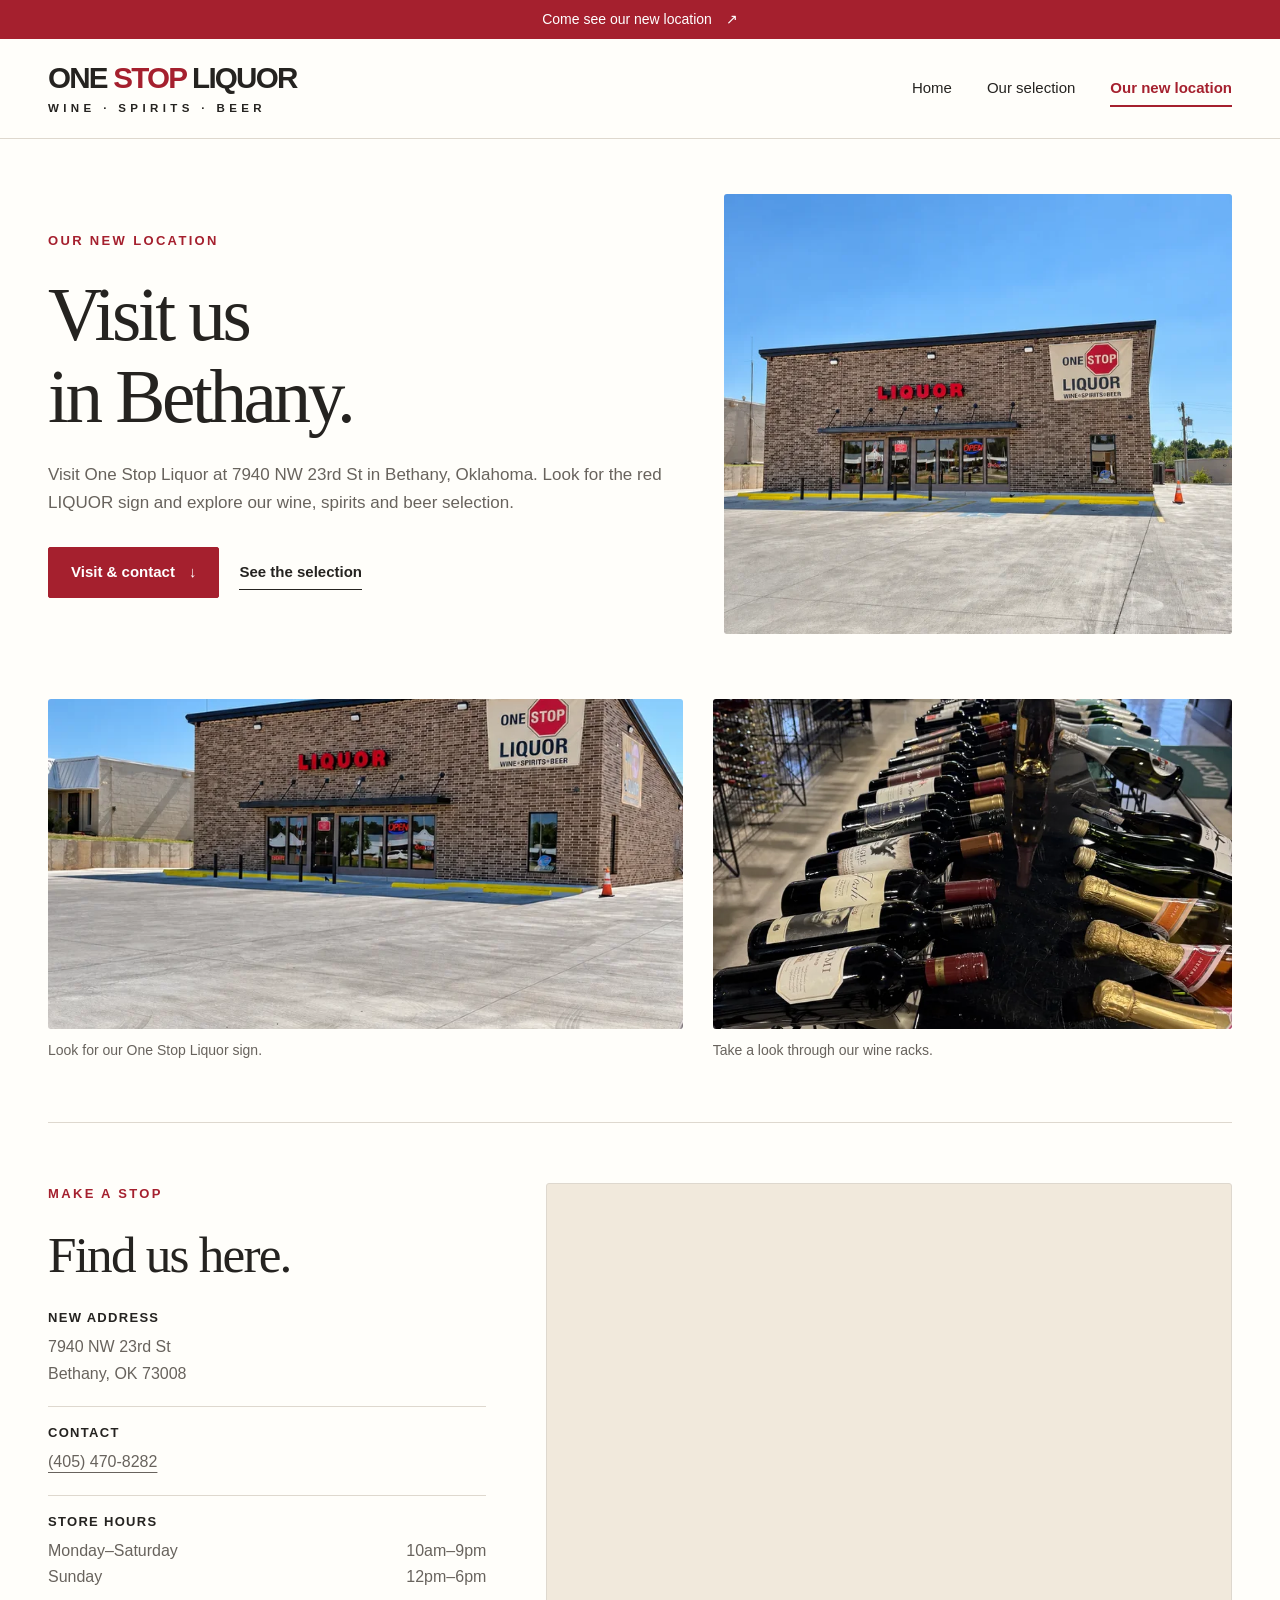
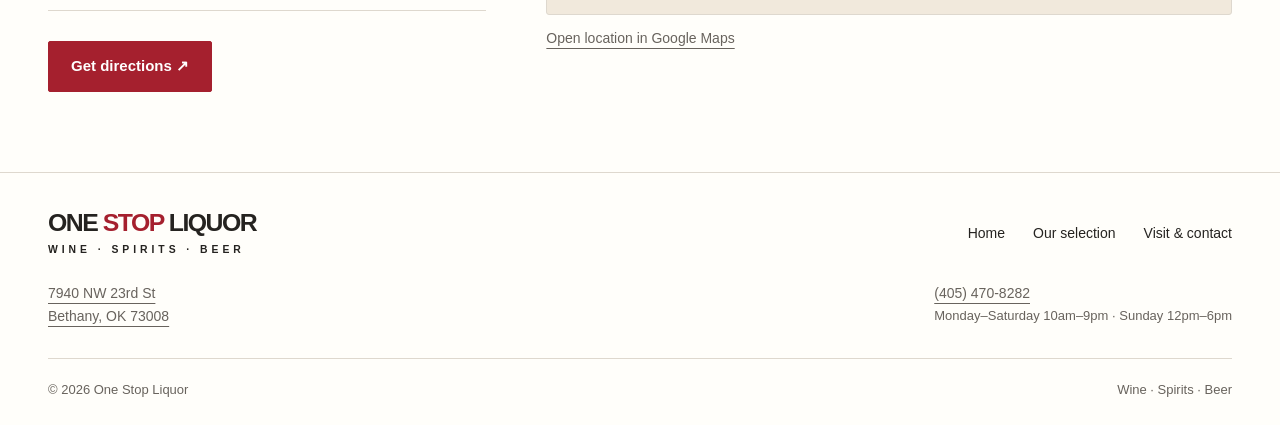
==== commit 3001966d: "Brighten storefront shadows and refresh responsive website images" ====
--- a/location.html
+++ b/location.html
@@ -13,14 +13,14 @@
   <meta property="og:title" content="Bethany Location, Hours &amp; Directions | One Stop Liquor">
   <meta property="og:description" content="Find One Stop Liquor at 7940 NW 23rd St, Bethany, OK 73008. View store hours, get directions and call (405) 470-8282 before your visit.">
   <meta property="og:url" content="https://onestopliquorok.com/location.html">
-  <meta property="og:image" content="https://onestopliquorok.com/images/one-stop-liquor-bethany-storefront-front-view-2026-10-09.webp">
+  <meta property="og:image" content="https://onestopliquorok.com/images/one-stop-liquor-bethany-storefront-front-view-2026-10-09-lightened.webp">
   <meta property="og:image:alt" content="Brick One Stop Liquor storefront with red LIQUOR lettering, store sign and parking area at One Stop Liquor in Bethany, Oklahoma">
   <meta property="og:image:width" content="1536">
   <meta property="og:image:height" content="1152">
   <meta name="twitter:card" content="summary_large_image">
   <meta name="twitter:title" content="Bethany Location, Hours &amp; Directions | One Stop Liquor">
   <meta name="twitter:description" content="Find One Stop Liquor at 7940 NW 23rd St, Bethany, OK 73008. View store hours, get directions and call (405) 470-8282 before your visit.">
-  <meta name="twitter:image" content="https://onestopliquorok.com/images/one-stop-liquor-bethany-storefront-front-view-2026-10-09.webp">
+  <meta name="twitter:image" content="https://onestopliquorok.com/images/one-stop-liquor-bethany-storefront-front-view-2026-10-09-lightened.webp">
   <meta name="twitter:image:alt" content="Brick One Stop Liquor storefront with red LIQUOR lettering, store sign and parking area at One Stop Liquor in Bethany, Oklahoma">
   <meta name="theme-color" content="#a5202e">
   <script>document.documentElement.classList.add('js');</script>
@@ -36,7 +36,7 @@
     "url": "https://onestopliquorok.com/",
     "description": "Wine, spirits and beer at 7940 NW 23rd St in Bethany, Oklahoma.",
     "telephone": "+1-405-470-8282",
-    "image": "https://onestopliquorok.com/images/one-stop-liquor-bethany-storefront-front-view-2026-10-09.webp",
+    "image": "https://onestopliquorok.com/images/one-stop-liquor-bethany-storefront-front-view-2026-10-09-lightened.webp",
     "address": {
       "@type": "PostalAddress",
       "streetAddress": "7940 NW 23rd St",
@@ -75,8 +75,8 @@
   <div class="announcement"><a href="#visit-details">Come see our new location <span aria-hidden="true">↗</span></a></div>
   <header class="site-header"><div class="wrap header-inner"><a class="brand" href="/" aria-label="One Stop Liquor home"><span class="brand-main">ONE <span>STOP</span> LIQUOR</span><span class="brand-sub">WINE · SPIRITS · BEER</span></a><button class="menu-toggle" type="button" aria-expanded="false" aria-controls="main-nav">Menu</button><nav class="site-nav" id="main-nav" aria-label="Main navigation"><a href="/">Home</a><a href="selection.html">Our selection</a><a href="location.html" aria-current="page">Our new location</a></nav></div></header>
   <main id="main" class="wrap">
-    <section class="location-hero" aria-labelledby="location-title"><div class="page-intro"><span class="eyebrow">Our new location</span><h1 id="location-title">Visit us<br>in Bethany.</h1><p>Visit One Stop Liquor at 7940 NW 23rd St in Bethany, Oklahoma. Look for the red LIQUOR sign and explore our wine, spirits and beer selection.</p><div class="actions"><a class="button" href="#visit-details">Visit &amp; contact <span aria-hidden="true">↓</span></a><a class="text-link" href="selection.html">See the selection</a></div></div><img src="images/one-stop-liquor-bethany-storefront-front-view-2026-10-09.webp" srcset="images/one-stop-liquor-bethany-storefront-front-view-2026-10-09-480.webp 480w, images/one-stop-liquor-bethany-storefront-front-view-2026-10-09-768.webp 768w, images/one-stop-liquor-bethany-storefront-front-view-2026-10-09.webp 1536w" width="1536" height="1152" alt="Brick One Stop Liquor storefront with red LIQUOR lettering, store sign and parking area at One Stop Liquor in Bethany, Oklahoma" sizes="(max-width: 380px) calc(100vw - 32px), (max-width: 760px) calc(100vw - 40px), (max-width: 1050px) calc(45vw - 43.2px), (max-width: 1296px) calc(45vw - 67.95px), 516px" fetchpriority="high"></section>
-    <div class="location-photos"><figure><img src="images/one-stop-liquor-bethany-storefront-parking-and-entrance-2026-10-09.webp" srcset="images/one-stop-liquor-bethany-storefront-parking-and-entrance-2026-10-09-480.webp 480w, images/one-stop-liquor-bethany-storefront-parking-and-entrance-2026-10-09-768.webp 768w, images/one-stop-liquor-bethany-storefront-parking-and-entrance-2026-10-09.webp 1152w" width="1152" height="1536" alt="One Stop Liquor storefront and entrance viewed across the parking area at One Stop Liquor in Bethany, Oklahoma" sizes="(max-width: 380px) calc(100vw - 32px), (max-width: 760px) calc(100vw - 40px), (max-width: 1050px) calc(55vw - 51.7px), (max-width: 1296px) calc(55vw - 69.3px), 644px" loading="lazy" decoding="async"><figcaption>Look for our One Stop Liquor sign.</figcaption></figure><figure><img src="images/one-stop-liquor-bethany-red-wine-and-sparkling-wine-rack-2026-10-09.webp" srcset="images/one-stop-liquor-bethany-red-wine-and-sparkling-wine-rack-2026-10-09-480.webp 480w, images/one-stop-liquor-bethany-red-wine-and-sparkling-wine-rack-2026-10-09-768.webp 768w, images/one-stop-liquor-bethany-red-wine-and-sparkling-wine-rack-2026-10-09.webp 1152w" width="1152" height="1536" alt="Red and sparkling wine bottles arranged in a wire rack near the store entrance at One Stop Liquor in Bethany, Oklahoma" sizes="(max-width: 380px) calc(100vw - 32px), (max-width: 760px) calc(100vw - 40px), (max-width: 1050px) calc(45vw - 42.3px), (max-width: 1296px) calc(45vw - 56.7px), 527px" loading="lazy" decoding="async"><figcaption>Take a look through our wine racks.</figcaption></figure></div>
+    <section class="location-hero" aria-labelledby="location-title"><div class="page-intro"><span class="eyebrow">Our new location</span><h1 id="location-title">Visit us<br>in Bethany.</h1><p>Visit One Stop Liquor at 7940 NW 23rd St in Bethany, Oklahoma. Look for the red LIQUOR sign and explore our wine, spirits and beer selection.</p><div class="actions"><a class="button" href="#visit-details">Visit &amp; contact <span aria-hidden="true">↓</span></a><a class="text-link" href="selection.html">See the selection</a></div></div><img src="images/one-stop-liquor-bethany-storefront-front-view-2026-10-09-lightened.webp" srcset="images/one-stop-liquor-bethany-storefront-front-view-2026-10-09-lightened-480.webp 480w, images/one-stop-liquor-bethany-storefront-front-view-2026-10-09-lightened-768.webp 768w, images/one-stop-liquor-bethany-storefront-front-view-2026-10-09-lightened.webp 1536w" width="1536" height="1152" alt="Brick One Stop Liquor storefront with red LIQUOR lettering, store sign and parking area at One Stop Liquor in Bethany, Oklahoma" sizes="(max-width: 380px) calc(100vw - 32px), (max-width: 760px) calc(100vw - 40px), (max-width: 1050px) calc(45vw - 43.2px), (max-width: 1296px) calc(45vw - 67.95px), 516px" fetchpriority="high"></section>
+    <div class="location-photos"><figure><img src="images/one-stop-liquor-bethany-storefront-parking-and-entrance-2026-10-09-lightened.webp" srcset="images/one-stop-liquor-bethany-storefront-parking-and-entrance-2026-10-09-lightened-480.webp 480w, images/one-stop-liquor-bethany-storefront-parking-and-entrance-2026-10-09-lightened-768.webp 768w, images/one-stop-liquor-bethany-storefront-parking-and-entrance-2026-10-09-lightened.webp 1152w" width="1152" height="1536" alt="One Stop Liquor storefront and entrance viewed across the parking area at One Stop Liquor in Bethany, Oklahoma" sizes="(max-width: 380px) calc(100vw - 32px), (max-width: 760px) calc(100vw - 40px), (max-width: 1050px) calc(55vw - 51.7px), (max-width: 1296px) calc(55vw - 69.3px), 644px" loading="lazy" decoding="async"><figcaption>Look for our One Stop Liquor sign.</figcaption></figure><figure><img src="images/one-stop-liquor-bethany-red-wine-and-sparkling-wine-rack-2026-10-09.webp" srcset="images/one-stop-liquor-bethany-red-wine-and-sparkling-wine-rack-2026-10-09-480.webp 480w, images/one-stop-liquor-bethany-red-wine-and-sparkling-wine-rack-2026-10-09-768.webp 768w, images/one-stop-liquor-bethany-red-wine-and-sparkling-wine-rack-2026-10-09.webp 1152w" width="1152" height="1536" alt="Red and sparkling wine bottles arranged in a wire rack near the store entrance at One Stop Liquor in Bethany, Oklahoma" sizes="(max-width: 380px) calc(100vw - 32px), (max-width: 760px) calc(100vw - 40px), (max-width: 1050px) calc(45vw - 42.3px), (max-width: 1296px) calc(45vw - 56.7px), 527px" loading="lazy" decoding="async"><figcaption>Take a look through our wine racks.</figcaption></figure></div>
     <section class="location-details" id="visit-details" aria-labelledby="details-title">
       <div><span class="eyebrow">Make a stop</span><h2 id="details-title">Find us here.</h2><div class="details-list">
         <div class="detail"><h3>New address</h3><address id="store-address">7940 NW 23rd St<br>Bethany, OK 73008</address></div>
